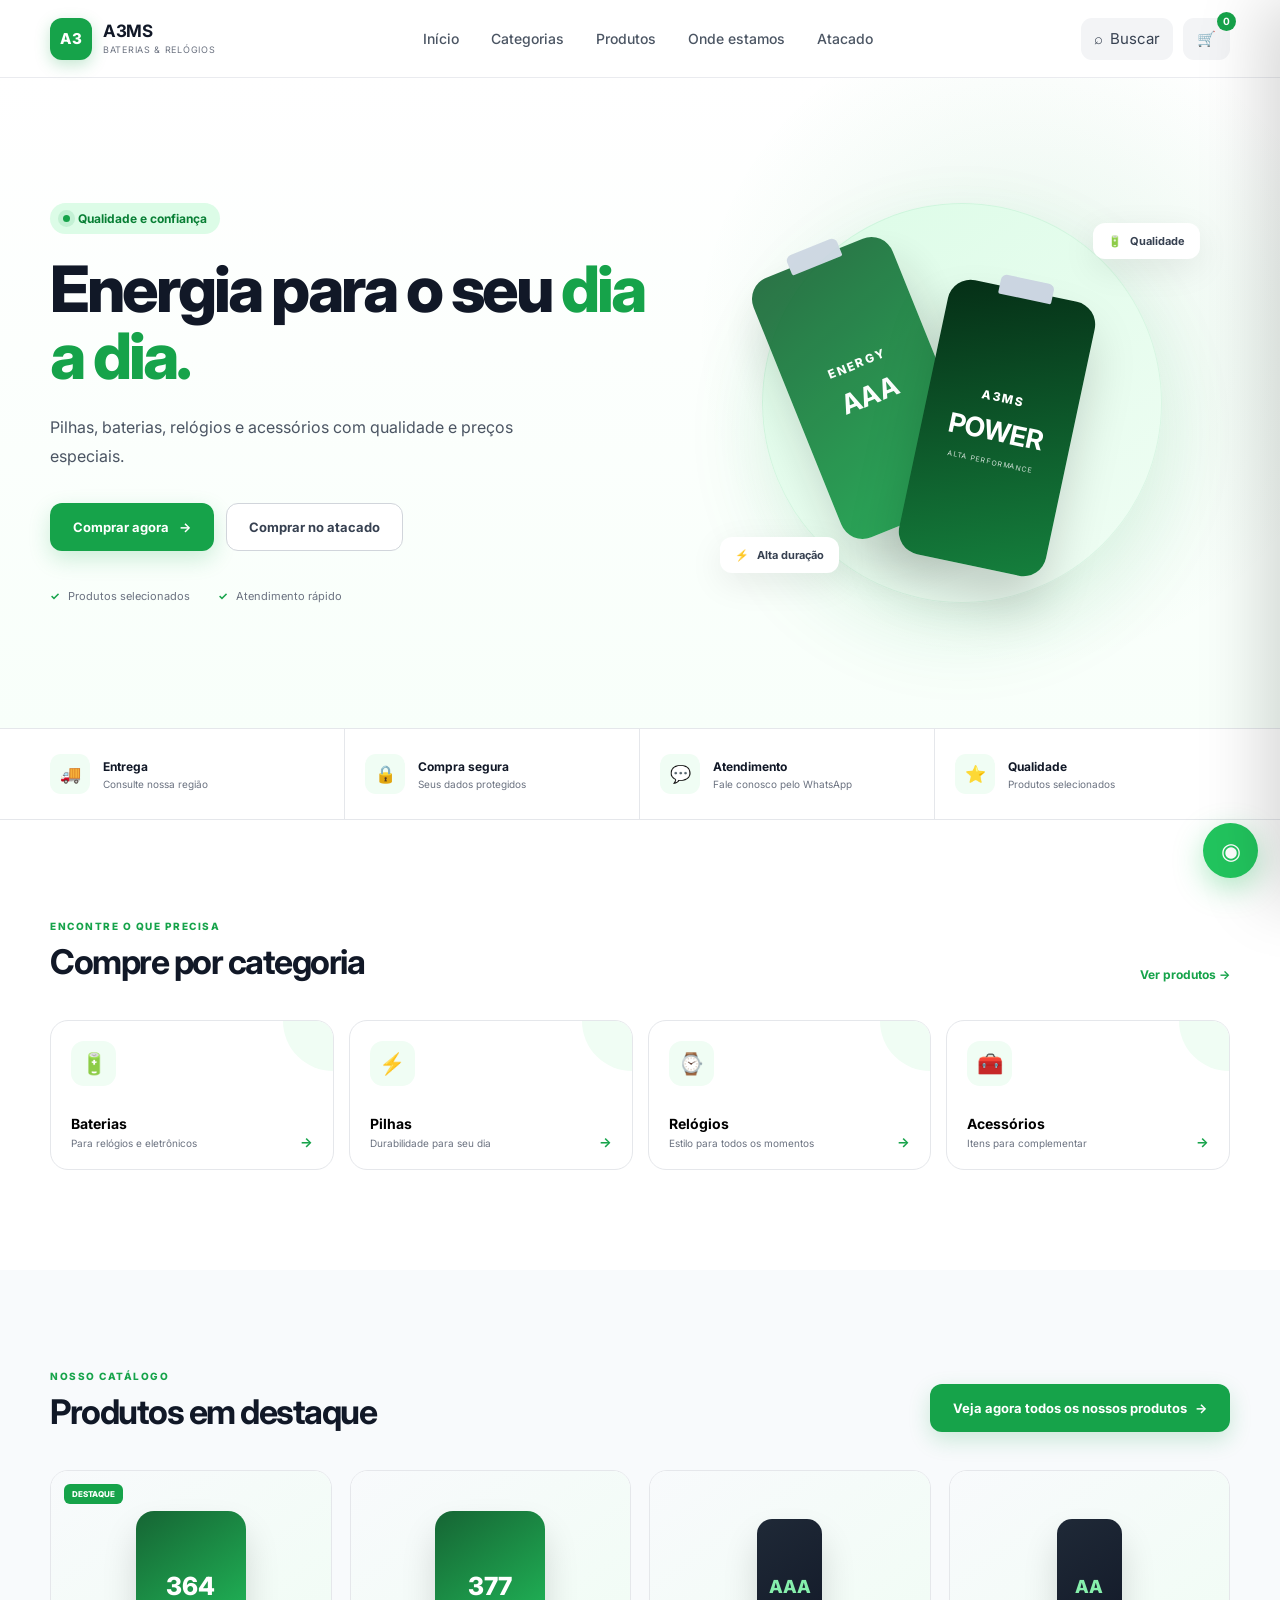
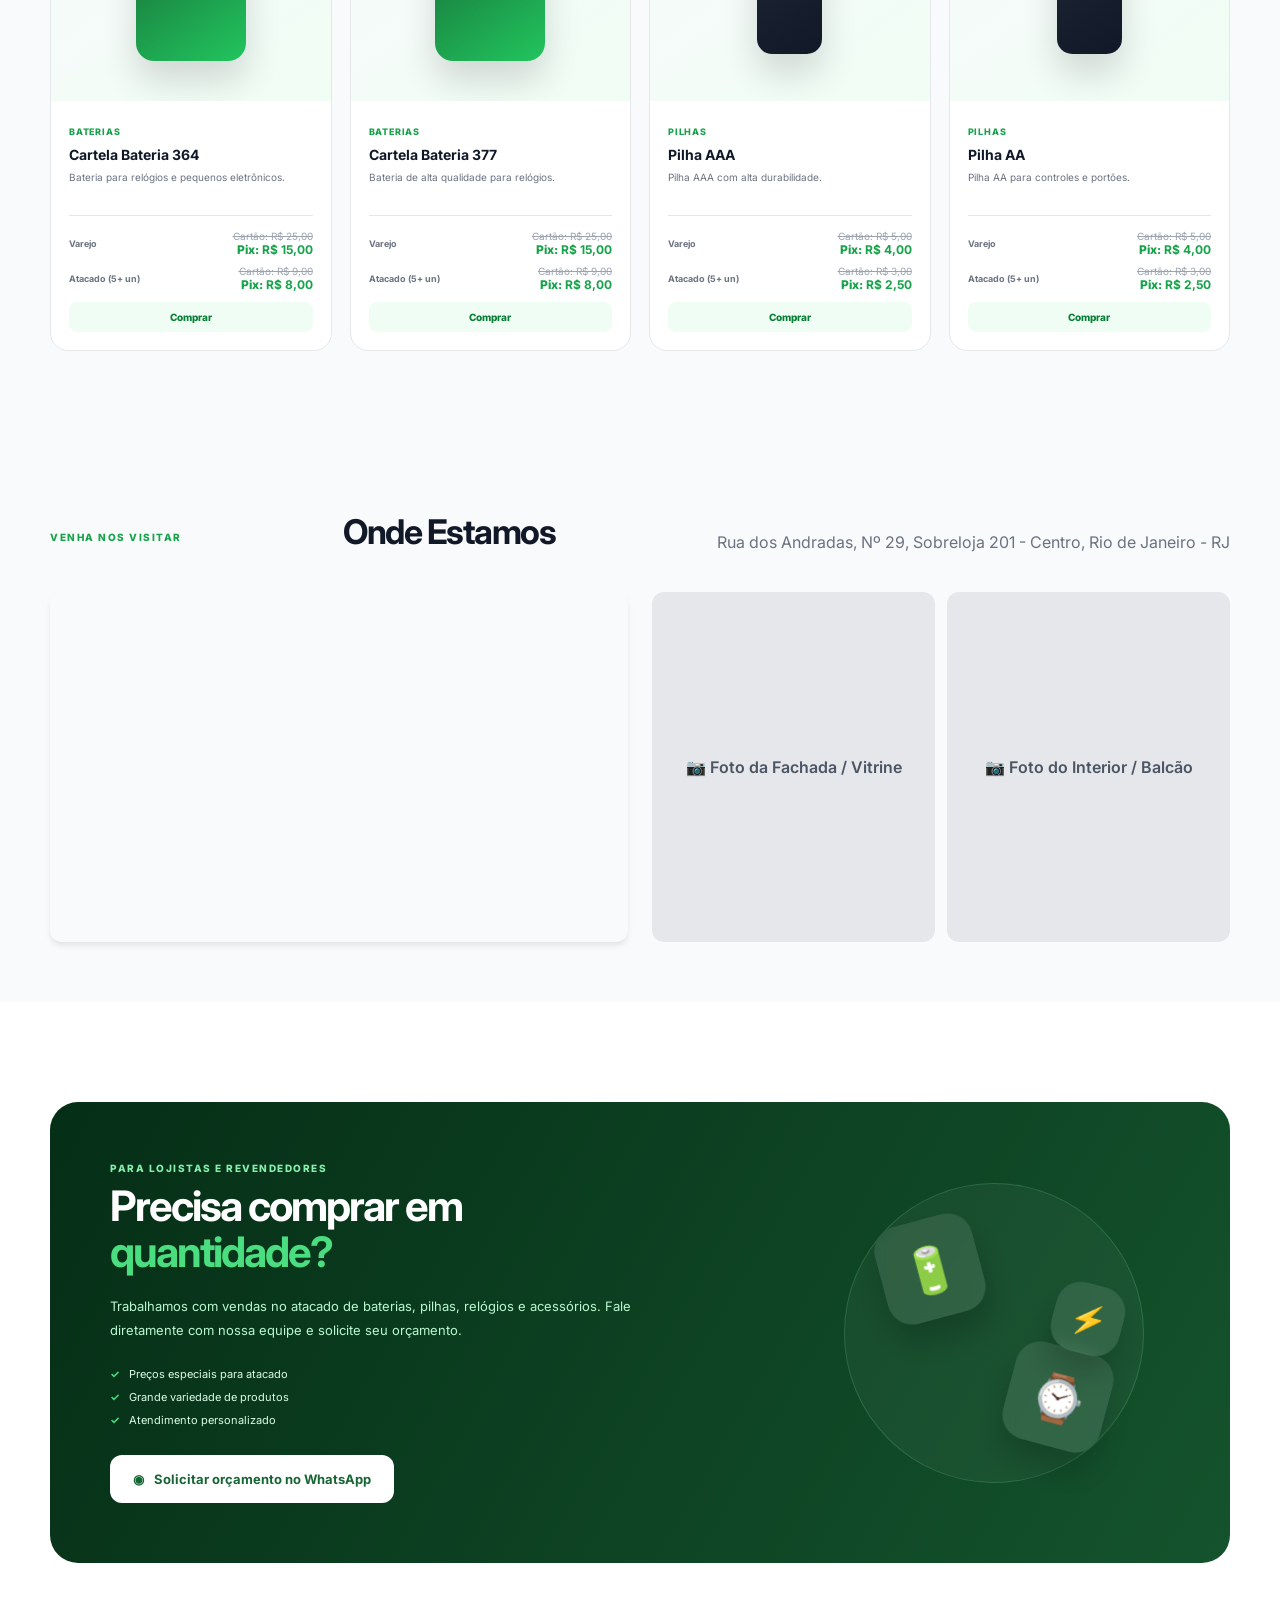
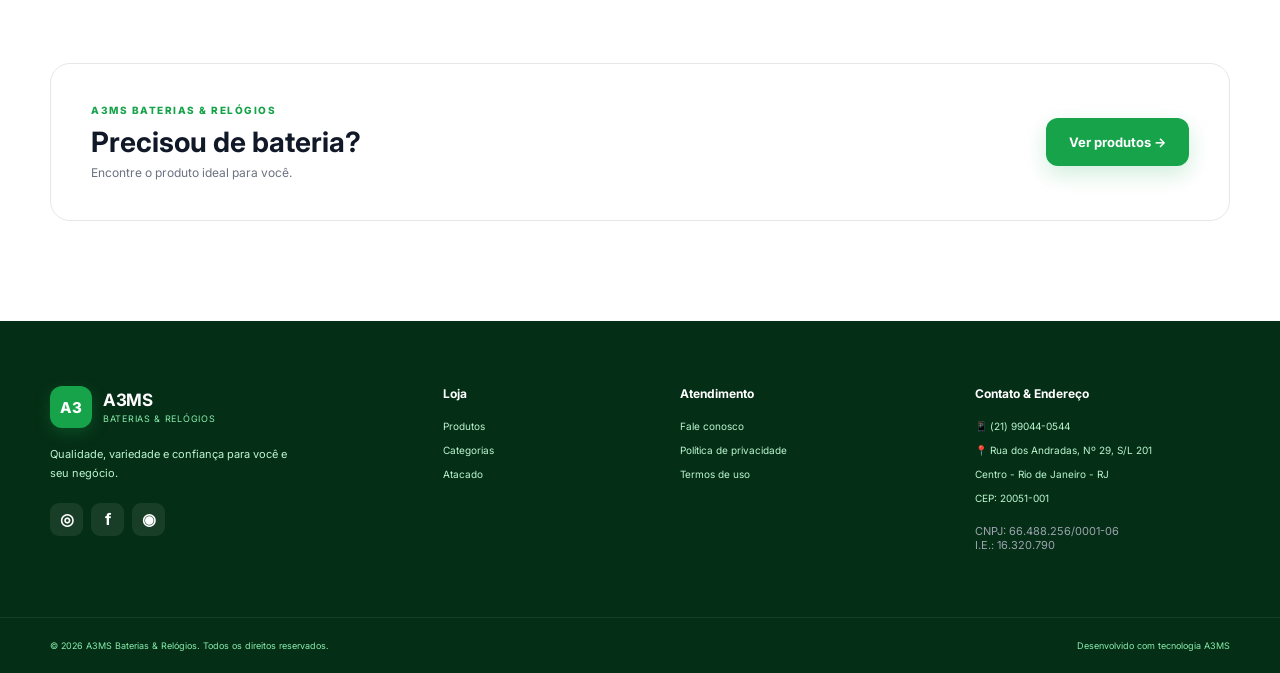
==== index.html @ 42a54cc1 "Add files via upload" ====
<!DOCTYPE html>
<html lang="pt-BR">

<head>
    <meta charset="UTF-8">
    <meta name="viewport" content="width=device-width, initial-scale=1.0">

    <meta name="description"
        content="A3MS Baterias e Relógios - Pilhas, baterias, relógios e acessórios no varejo e atacado.">
    <meta name="theme-color" content="#16a34a">

    <title>A3MS Baterias e Relógios</title>

    <link rel="preconnect" href="https://fonts.googleapis.com">
    <link rel="preconnect" href="https://fonts.gstatic.com" crossorigin>
    <link href="https://fonts.googleapis.com/css2?family=Inter:wght@400;500;600;700;800&display=swap" rel="stylesheet">

    <link rel="stylesheet" href="style.css">
</head>

<body>

    <!-- HEADER -->
    <header class="header">
        <div class="container header-content">

            <a href="#" class="logo">
                <div class="logo-icon">A3</div>
                <div>
                    <strong>A3MS</strong>
                    <span>Baterias & Relógios</span>
                </div>
            </a>

            <nav class="nav">
                <a href="#inicio">Início</a>
                <a href="#categorias">Categorias</a>
                <a href="#produtos">Produtos</a>
                <a href="#onde-estamos">Onde estamos</a>
                <a href="#atacado">Atacado</a>
            </nav>

            <div class="header-actions">

                <button class="search-button" id="openSearch">
                    <span>⌕</span>
                    <span class="search-text">Buscar</span>
                </button>

                <button class="cart-button" id="openCart">
                    🛒
                    <span class="cart-count" id="cartCount">0</span>
                </button>

                <button class="menu-button" id="menuButton">
                    ☰
                </button>

            </div>
        </div>
    </header>


    <!-- MOBILE MENU -->
    <div class="mobile-menu" id="mobileMenu">
        <a href="#inicio">Início</a>
        <a href="#categorias">Categorias</a>
        <a href="#produtos">Produtos</a>
        <a href="#onde-estamos">Onde estamos</a>
        <a href="#atacado">Atacado</a>
    </div>


    <!-- SEARCH OVERLAY -->
    <div class="search-overlay" id="searchOverlay">

        <div class="search-box">

            <button class="close-search" id="closeSearch">×</button>

            <h2>Encontre seu produto</h2>

            <div class="search-input-wrapper">
                <span>⌕</span>
                <input type="text" id="searchInput" placeholder="Digite o nome do produto..." autocomplete="off">
            </div>

            <div id="searchResults" class="search-results"></div>

        </div>

    </div>


    <main id="inicio">

        <!-- HERO -->
        <section class="hero">

            <div class="container hero-content">

                <div class="hero-text">

                    <span class="hero-badge">
                        <span class="pulse"></span>
                        Qualidade e confiança
                    </span>

                    <h1>
                        Energia para o seu
                        <span>dia a dia.</span>
                    </h1>

                    <p>
                        Pilhas, baterias, relógios e acessórios
                        com qualidade e preços especiais.
                    </p>

                    <div class="hero-buttons">

                        <a href="#produtos" class="btn btn-primary">
                            Comprar agora
                            <span>→</span>
                        </a>

                        <a href="#atacado" class="btn btn-outline">
                            Comprar no atacado
                        </a>

                    </div>

                    <div class="hero-info">

                        <div>
                            <strong>✓</strong>
                            <span>Produtos selecionados</span>
                        </div>

                        <div>
                            <strong>✓</strong>
                            <span>Atendimento rápido</span>
                        </div>

                    </div>

                </div>


                <div class="hero-visual">

                    <div class="hero-circle"></div>

                    <div class="battery-card battery-back">
                        <div class="battery-top"></div>
                        <div class="battery-body">
                            <span>ENERGY</span>
                            <strong>AAA</strong>
                        </div>
                    </div>

                    <div class="battery-card battery-front">
                        <div class="battery-top"></div>
                        <div class="battery-body">
                            <span>A3MS</span>
                            <strong>POWER</strong>
                            <small>ALTA PERFORMANCE</small>
                        </div>
                    </div>

                    <div class="floating-tag tag-one">
                        🔋
                        <span>Qualidade</span>
                    </div>

                    <div class="floating-tag tag-two">
                        ⚡
                        <span>Alta duração</span>
                    </div>

                </div>

            </div>

        </section>


        <!-- BENEFITS -->
        <section class="benefits">

            <div class="container benefits-grid">

                <div class="benefit">
                    <div class="benefit-icon">🚚</div>
                    <div>
                        <strong>Entrega</strong>
                        <span>Consulte nossa região</span>
                    </div>
                </div>

                <div class="benefit">
                    <div class="benefit-icon">🔒</div>
                    <div>
                        <strong>Compra segura</strong>
                        <span>Seus dados protegidos</span>
                    </div>
                </div>

                <div class="benefit">
                    <div class="benefit-icon">💬</div>
                    <div>
                        <strong>Atendimento</strong>
                        <span>Fale conosco pelo WhatsApp</span>
                    </div>
                </div>

                <div class="benefit">
                    <div class="benefit-icon">⭐</div>
                    <div>
                        <strong>Qualidade</strong>
                        <span>Produtos selecionados</span>
                    </div>
                </div>

            </div>

        </section>


        <!-- CATEGORIES -->
        <section class="categories section" id="categorias">

            <div class="container">

                <div class="section-heading">

                    <div>
                        <span class="section-label">ENCONTRE O QUE PRECISA</span>
                        <h2>Compre por categoria</h2>
                    </div>

                    <a href="#produtos" class="see-all">
                        Ver produtos →
                    </a>

                </div>


                <div class="categories-grid">

                    <button class="category-card" data-category="baterias">

                        <div class="category-icon battery-icon">
                            🔋
                        </div>

                        <div>
                            <h3>Baterias</h3>
                            <p>Para relógios e eletrônicos</p>
                        </div>

                        <span class="category-arrow">→</span>

                    </button>


                    <button class="category-card" data-category="pilhas">

                        <div class="category-icon">
                            ⚡
                        </div>

                        <div>
                            <h3>Pilhas</h3>
                            <p>Durabilidade para seu dia</p>
                        </div>

                        <span class="category-arrow">→</span>

                    </button>


                    <button class="category-card" data-category="relogios">

                        <div class="category-icon">
                            ⌚
                        </div>

                        <div>
                            <h3>Relógios</h3>
                            <p>Estilo para todos os momentos</p>
                        </div>

                        <span class="category-arrow">→</span>

                    </button>


                    <button class="category-card" data-category="acessorios">

                        <div class="category-icon">
                            🧰
                        </div>

                        <div>
                            <h3>Acessórios</h3>
                            <p>Itens para complementar</p>
                        </div>

                        <span class="category-arrow">→</span>

                    </button>

                </div>

            </div>

        </section>


        <!-- PRODUCTS -->
        <!-- PRODUCTS (DESTAQUES NA HOME) -->
        <section class="products section" id="produtos">
            <div class="container">

                <div class="section-heading">
                    <div>
                        <span class="section-label">NOSSO CATÁLOGO</span>
                        <h2>Produtos em destaque</h2>
                    </div>
                    <div>
                        <a href="catalogo.html" class="btn btn-primary"
                            style="display: inline-flex; align-items: center; gap: 8px; text-decoration: none;">
                            Veja agora todos os nossos produtos
                            <span>→</span>
                        </a>
                    </div>
                </div>

                <!-- GRADE DE PRODUTOS EM DESTAQUE NA HOME -->
                <div class="products-grid" id="productsGrid">

                    <!-- PRODUTO 1 -->
                    <article class="product-card" data-category="baterias" data-name="Cartela Bateria 364">
                        <div class="product-image">
                            <span class="product-tag">Destaque</span>
                            <div class="product-placeholder battery-product"><span>364</span></div>
                            <button class="quick-add" data-id="1" title="Adicionar">+</button>
                        </div>
                        <div class="product-info">
                            <span class="product-category">Baterias</span>
                            <h3>Cartela Bateria 364</h3>
                            <p class="product-description">Bateria para relógios e pequenos eletrônicos.</p>
                            <div class="product-bottom">
                                <div class="price-container">
                                    <div class="price-type">
                                        <small>Varejo</small>
                                        <div class="price-box">
                                            <span class="price-card">Cartão: R$ 25,00</span>
                                            <span class="price-pix">Pix: <strong>R$ 15,00</strong></span>
                                        </div>
                                    </div>
                                    <div class="price-type">
                                        <small>Atacado (5+ un)</small>
                                        <div class="price-box">
                                            <span class="price-card">Cartão: R$ 9,00</span>
                                            <span class="price-pix">Pix: <strong>R$ 8,00</strong></span>
                                        </div>
                                    </div>
                                </div>
                                <button class="add-cart" data-id="1">Comprar</button>
                            </div>
                        </div>
                    </article>

                    <!-- PRODUTO 2 -->
                    <article class="product-card" data-category="baterias" data-name="Cartela Bateria 377">
                        <div class="product-image">
                            <div class="product-placeholder battery-product"><span>377</span></div>
                            <button class="quick-add" data-id="2" title="Adicionar">+</button>
                        </div>
                        <div class="product-info">
                            <span class="product-category">Baterias</span>
                            <h3>Cartela Bateria 377</h3>
                            <p class="product-description">Bateria de alta qualidade para relógios.</p>
                            <div class="product-bottom">
                                <div class="price-container">
                                    <div class="price-type">
                                        <small>Varejo</small>
                                        <div class="price-box">
                                            <span class="price-card">Cartão: R$ 25,00</span>
                                            <span class="price-pix">Pix: <strong>R$ 15,00</strong></span>
                                        </div>
                                    </div>
                                    <div class="price-type">
                                        <small>Atacado (5+ un)</small>
                                        <div class="price-box">
                                            <span class="price-card">Cartão: R$ 9,00</span>
                                            <span class="price-pix">Pix: <strong>R$ 8,00</strong></span>
                                        </div>
                                    </div>
                                </div>
                                <button class="add-cart" data-id="2">Comprar</button>
                            </div>
                        </div>
                    </article>

                    <!-- PRODUTO 3 -->
                    <article class="product-card" data-category="pilhas" data-name="Pilha AAA">
                        <div class="product-image">
                            <div class="product-placeholder aa-product"><span>AAA</span></div>
                            <button class="quick-add" data-id="7" title="Adicionar">+</button>
                        </div>
                        <div class="product-info">
                            <span class="product-category">Pilhas</span>
                            <h3>Pilha AAA</h3>
                            <p class="product-description">Pilha AAA com alta durabilidade.</p>
                            <div class="product-bottom">
                                <div class="price-container">
                                    <div class="price-type">
                                        <small>Varejo</small>
                                        <div class="price-box">
                                            <span class="price-card">Cartão: R$ 5,00</span>
                                            <span class="price-pix">Pix: <strong>R$ 4,00</strong></span>
                                        </div>
                                    </div>
                                    <div class="price-type">
                                        <small>Atacado (5+ un)</small>
                                        <div class="price-box">
                                            <span class="price-card">Cartão: R$ 3,00</span>
                                            <span class="price-pix">Pix: <strong>R$ 2,50</strong></span>
                                        </div>
                                    </div>
                                </div>
                                <button class="add-cart" data-id="7">Comprar</button>
                            </div>
                        </div>
                    </article>

                    <!-- PRODUTO 4 -->
                    <article class="product-card" data-category="pilhas" data-name="Pilha AA">
                        <div class="product-image">
                            <div class="product-placeholder aa-product"><span>AA</span></div>
                            <button class="quick-add" data-id="8" title="Adicionar">+</button>
                        </div>
                        <div class="product-info">
                            <span class="product-category">Pilhas</span>
                            <h3>Pilha AA</h3>
                            <p class="product-description">Pilha AA para controles e portões.</p>
                            <div class="product-bottom">
                                <div class="price-container">
                                    <div class="price-type">
                                        <small>Varejo</small>
                                        <div class="price-box">
                                            <span class="price-card">Cartão: R$ 5,00</span>
                                            <span class="price-pix">Pix: <strong>R$ 4,00</strong></span>
                                        </div>
                                    </div>
                                    <div class="price-type">
                                        <small>Atacado (5+ un)</small>
                                        <div class="price-box">
                                            <span class="price-card">Cartão: R$ 3,00</span>
                                            <span class="price-pix">Pix: <strong>R$ 2,50</strong></span>
                                        </div>
                                    </div>
                                </div>
                                <button class="add-cart" data-id="8">Comprar</button>
                            </div>
                        </div>
                    </article>

                </div>

            </div>
        </section>

        <!-- ONDE ESTAMOS / LOCALIZAÇÃO -->
        <section class="location section" id="onde-estamos" style="background-color: #f9fafb; padding: 60px 0;">
            <div class="container">

                <div class="section-heading" style="text-align: center; margin-bottom: 40px;">
                    <span class="section-label">VENHA NOS VISITAR</span>
                    <h2>Onde Estamos</h2>
                    <p style="color: #6b7280; margin-top: 8px;">
                        Rua dos Andradas, Nº 29, Sobreloja 201 - Centro, Rio de Janeiro - RJ
                    </p>
                </div>

                <!-- Grid: Mapa do Google à esquerda e Fotos da Loja à direita -->
                <div style="display: grid; grid-template-columns: 1fr 1fr; gap: 24px; align-items: center;"
                    class="location-grid">

                    <!-- Google Maps Iframe -->
                    <div
                        style="border-radius: 12px; overflow: hidden; box-shadow: 0 4px 6px -1px rgba(0,0,0,0.1); height: 350px;">
                        <iframe
                            src="https://www.google.com/maps/embed?pb=!1m18!1m12!1m3!1d3675.246164392535!2d-43.1841864237783!3d-22.904289537783594!2m3!1f0!2f0!3f0!3m2!1i1024!2i768!4f13.1!3m3!1m2!1s0x997f79ed0609f3%3A0x3d5760273626224!2sA3MS%20BATERIAS%20E%20REL%C3%93GIOS!5e0!3m2!1spt-BR!2sbr!4v1787143854769!5m2!1spt-BR!2sbr"
                            width="600" height="450" style="border:0;" allowfullscreen="" loading="lazy"
                            referrerpolicy="strict-origin-when-cross-origin"></iframe>
                    </div>

                    <!-- Fotos da Loja (Substitua os links das imagens pelas fotos reais da sua loja) -->
                    <div style="display: grid; grid-template-columns: 1fr 1fr; gap: 12px; height: 350px;">
                        <div
                            style="background: #e5e7eb; border-radius: 12px; display: flex; align-items: center; justify-content: center; color: #4b5563; font-weight: 600; overflow: hidden; position: relative;">
                            <!-- Exemplo com placeholder, troque por <img src="sua-foto-1.jpg" style="width:100%; height:100%; object-fit:cover;"> -->
                            <div style="text-align: center; padding: 10px;">
                                <span>📷 Foto da Fachada / Vitrine</span>
                            </div>
                        </div>
                        <div
                            style="background: #e5e7eb; border-radius: 12px; display: flex; align-items: center; justify-content: center; color: #4b5563; font-weight: 600; overflow: hidden; position: relative;">
                            <div style="text-align: center; padding: 10px;">
                                <span>📷 Foto do Interior / Balcão</span>
                            </div>
                        </div>
                    </div>

                </div>

            </div>
        </section>


        <!-- WHOLESALE -->
        <section class="wholesale section" id="atacado">

            <div class="container">

                <div class="wholesale-box">

                    <div class="wholesale-content">

                        <span class="section-label light">
                            PARA LOJISTAS E REVENDEDORES
                        </span>

                        <h2>
                            Precisa comprar em
                            <span>quantidade?</span>
                        </h2>

                        <p>
                            Trabalhamos com vendas no atacado de baterias,
                            pilhas, relógios e acessórios. Fale diretamente
                            com nossa equipe e solicite seu orçamento.
                        </p>

                        <div class="wholesale-features">

                            <div>
                                <strong>✓</strong>
                                Preços especiais para atacado
                            </div>

                            <div>
                                <strong>✓</strong>
                                Grande variedade de produtos
                            </div>

                            <div>
                                <strong>✓</strong>
                                Atendimento personalizado
                            </div>

                        </div>

                        <a href="https://wa.me/5521990440544?text=Olá!%20Gostaria%20de%20fazer%20um%20orçamento%20no%20atacado."
                            target="_blank" class="btn whatsapp-btn">
                            <span>◉</span>
                            Solicitar orçamento no WhatsApp
                        </a>

                    </div>


                    <div class="wholesale-visual">

                        <div class="wholesale-circle">

                            <div class="mini-battery">🔋</div>
                            <div class="mini-watch">⌚</div>
                            <div class="mini-battery two">⚡</div>

                        </div>

                    </div>

                </div>

            </div>

        </section>


        <!-- CTA -->
        <section class="cta section">

            <div class="container">

                <div class="cta-box">

                    <div>
                        <span class="section-label">A3MS BATERIAS & RELÓGIOS</span>
                        <h2>Precisou de bateria?</h2>
                        <p>
                            Encontre o produto ideal para você.
                        </p>
                    </div>

                    <a href="#produtos" class="btn btn-primary">
                        Ver produtos →
                    </a>

                </div>

            </div>

        </section>

        </section>

    </main>


    <!-- FOOTER -->
    <footer class="footer">

        <div class="container footer-grid">

            <div class="footer-brand">

                <a href="#" class="logo footer-logo">

                    <div class="logo-icon">A3</div>

                    <div>
                        <strong>A3MS</strong>
                        <span>Baterias & Relógios</span>
                    </div>

                </a>

                <p>
                    Qualidade, variedade e confiança
                    para você e seu negócio.
                </p>

                <div class="socials">
                    <a href="https://instagram.com/A3MSBATERIAS_RELOGIOS" target="_blank" aria-label="Instagram">◎</a>
                    <a href="#" aria-label="Facebook">f</a>
                    <a href="https://wa.me/5521990440544" target="_blank" aria-label="WhatsApp">◉</a>
                </div>

            </div>


            <div class="footer-column">

                <h3>Loja</h3>

                <a href="#produtos">Produtos</a>
                <a href="#categorias">Categorias</a>
                <a href="#atacado">Atacado</a>

            </div>


            <div class="footer-column">

                <h3>Atendimento</h3>

                <a href="https://wa.me/5521990440544" target="_blank">Fale conosco</a>
                <a href="#">Política de privacidade</a>
                <a href="#">Termos de uso</a>

            </div>


            <div class="footer-column">

                <h3>Contato & Endereço</h3>

                <span>📱 (21) 99044-0544</span>
                <span>📍 Rua dos Andradas, Nº 29, S/L 201</span>
                <span>Centro - Rio de Janeiro - RJ</span>
                <span>CEP: 20051-001</span>
                <small style="display: block; margin-top: 8px; color: #9ca3af; font-size: 11px;">
                    CNPJ: 66.488.256/0001-06<br>
                    I.E.: 16.320.790
                </small>

            </div>

        </div>


        <div class="footer-bottom">

            <div class="container">

                <p>
                    © 2026 A3MS Baterias & Relógios. Todos os direitos reservados.
                </p>

                <p>
                    Desenvolvido com tecnologia A3MS
                </p>

            </div>

        </div>

    </footer>


    <!-- CART SIDEBAR -->
    <div class="cart-overlay" id="cartOverlay"></div>

    <aside class="cart-sidebar" id="cartSidebar">

        <div class="cart-header">

            <div>
                <span class="section-label">SEU PEDIDO</span>
                <h2>Carrinho</h2>
            </div>

            <button id="closeCart" class="close-cart">
                ×
            </button>

        </div>


        <div class="cart-items" id="cartItems">

            <div class="empty-cart">

                <div class="empty-cart-icon">
                    🛒
                </div>

                <h3>Seu carrinho está vazio</h3>

                <p>
                    Adicione produtos para começar sua compra.
                </p>

                <button class="btn btn-primary" id="continueShopping">
                    Continuar comprando
                </button>

            </div>

        </div>


        <div class="cart-footer">

            <!-- SELEÇÃO DE PAGAMENTO -->
            <div id="paymentSelectionContainer" style="margin-bottom: 12px; display: none;">
                <p style="font-size: 12px; font-weight: 600; margin-bottom: 6px; color: #374151;">Forma de pagamento:
                </p>
                <div style="display: flex; gap: 8px;">
                    <button type="button" id="payPixBtn" onclick="setPaymentMethod('pix')"
                        style="flex: 1; padding: 8px; font-size: 12px; font-weight: 600; border: 1px solid #d1d5db; border-radius: 6px; background: #f3f4f6; color: #374151; cursor: pointer; transition: 0.2s;">
                        Pix / Dinheiro
                    </button>
                    <button type="button" id="payCardBtn" onclick="setPaymentMethod('cartao')"
                        style="flex: 1; padding: 8px; font-size: 12px; font-weight: 600; border: 1px solid #d1d5db; border-radius: 6px; background: #f3f4f6; color: #374151; cursor: pointer; transition: 0.2s;">
                        Cartão
                    </button>
                </div>
            </div>

            <div class="cart-total">

                <span>Total</span>

                <strong id="cartTotal">
                    R$ 0,00
                </strong>

            </div>

            <button class="checkout-btn" id="checkoutButton">
                Finalizar no WhatsApp
            </button>

            <small>
                O pedido será enviado para confirmação.
            </small>

        </div>

    </aside>


    <!-- WHATSAPP FLOAT -->
    <a href="https://wa.me/5521990440544" target="_blank" class="whatsapp-float" aria-label="Falar no WhatsApp">
        <span>◉</span>
    </a>


    <!-- TOAST -->
    <div class="toast" id="toast">
        <span>✓</span>
        <p>Produto adicionado ao carrinho!</p>
    </div>


    <script src="script.js"></script>

</body>

</html>
---- style.css ----
:root {
    --green: #16a34a;
    --green-dark: #087f35;
    --green-light: #dcfce7;
    --green-soft: #f0fdf4;

    --black: #111827;
    --gray-900: #1f2937;
    --gray-700: #374151;
    --gray-600: #4b5563;
    --gray-500: #6b7280;
    --gray-400: #9ca3af;
    --gray-300: #d1d5db;
    --gray-200: #e5e7eb;
    --gray-100: #f3f4f6;

    --white: #ffffff;

    --shadow-sm: 0 2px 10px rgba(0, 0, 0, 0.05);
    --shadow: 0 10px 35px rgba(0, 0, 0, 0.08);
    --shadow-lg: 0 20px 60px rgba(0, 0, 0, 0.13);

    --radius: 18px;
    --transition: 0.25s ease;
}

* {
    margin: 0;
    padding: 0;
    box-sizing: border-box;
}

html {
    scroll-behavior: smooth;
}

body {
    font-family: "Inter", sans-serif;
    background: var(--white);
    color: var(--black);
    overflow-x: hidden;
}

button,
input {
    font-family: inherit;
}

button {
    cursor: pointer;
}

a {
    text-decoration: none;
    color: inherit;
}

.container {
    width: min(1180px, calc(100% - 40px));
    margin: 0 auto;
}

.section {
    padding: 100px 0;
}


/* =========================
   HEADER
========================= */

.header {
    position: sticky;
    top: 0;
    z-index: 1000;
    height: 78px;
    background: rgba(255, 255, 255, 0.95);
    backdrop-filter: blur(15px);
    border-bottom: 1px solid rgba(229, 231, 235, 0.8);
}

.header-content {
    height: 100%;
    display: flex;
    align-items: center;
    justify-content: space-between;
    gap: 30px;
}

.logo {
    display: flex;
    align-items: center;
    gap: 11px;
    flex-shrink: 0;
}

.logo-icon {
    width: 42px;
    height: 42px;
    border-radius: 12px;
    background: var(--green);
    color: white;
    display: flex;
    justify-content: center;
    align-items: center;
    font-weight: 800;
    font-size: 15px;
    box-shadow: 0 5px 15px rgba(22, 163, 74, 0.25);
}

.logo div:last-child {
    display: flex;
    flex-direction: column;
}

.logo strong {
    font-size: 17px;
    line-height: 1.1;
    letter-spacing: -0.4px;
}

.logo span {
    font-size: 9px;
    color: var(--gray-500);
    text-transform: uppercase;
    letter-spacing: 0.7px;
    margin-top: 3px;
}

.nav {
    display: flex;
    align-items: center;
    gap: 32px;
}

.nav a {
    color: var(--gray-600);
    font-size: 14px;
    font-weight: 500;
    transition: var(--transition);
}

.nav a:hover {
    color: var(--green);
}

.header-actions {
    display: flex;
    align-items: center;
    gap: 10px;
}

.search-button,
.cart-button {
    border: 0;
    background: var(--gray-100);
    color: var(--gray-700);
    height: 42px;
    border-radius: 11px;
    padding: 0 13px;
    display: flex;
    align-items: center;
    gap: 7px;
    font-size: 15px;
    transition: var(--transition);
}

.search-button:hover,
.cart-button:hover {
    background: var(--green-light);
    color: var(--green-dark);
}

.cart-button {
    position: relative;
    padding: 0 14px;
}

.cart-count {
    position: absolute;
    top: -6px;
    right: -6px;
    min-width: 19px;
    height: 19px;
    border-radius: 50%;
    background: var(--green);
    color: white;
    display: flex;
    justify-content: center;
    align-items: center;
    font-size: 10px;
    font-weight: 700;
}

.menu-button {
    display: none;
    width: 42px;
    height: 42px;
    border: 0;
    border-radius: 11px;
    background: var(--gray-100);
    font-size: 20px;
}


/* =========================
   MOBILE MENU
========================= */

.mobile-menu {
    display: none;
    position: fixed;
    top: 78px;
    left: 0;
    width: 100%;
    z-index: 999;
    background: white;
    border-bottom: 1px solid var(--gray-200);
    padding: 20px;
    box-shadow: var(--shadow);
}

.mobile-menu.active {
    display: flex;
    flex-direction: column;
}

.mobile-menu a {
    padding: 14px;
    border-radius: 10px;
    font-weight: 600;
}

.mobile-menu a:hover {
    background: var(--green-soft);
    color: var(--green);
}


/* =========================
   HERO
========================= */

.hero {
    min-height: 650px;
    background:
        radial-gradient(circle at 80% 40%, rgba(22, 163, 74, 0.10), transparent 30%),
        linear-gradient(180deg, #ffffff 0%, #f8fffa 100%);
    display: flex;
    align-items: center;
    overflow: hidden;
}

.hero-content {
    display: grid;
    grid-template-columns: 1fr 0.9fr;
    align-items: center;
    gap: 50px;
}

.hero-text {
    padding: 70px 0;
}

.hero-badge {
    display: inline-flex;
    align-items: center;
    gap: 8px;
    background: var(--green-light);
    color: var(--green-dark);
    padding: 8px 13px;
    border-radius: 50px;
    font-size: 12px;
    font-weight: 700;
    margin-bottom: 22px;
}

.pulse {
    width: 7px;
    height: 7px;
    background: var(--green);
    border-radius: 50%;
    box-shadow: 0 0 0 5px rgba(22, 163, 74, 0.12);
}

.hero h1 {
    max-width: 650px;
    font-size: clamp(44px, 5vw, 68px);
    line-height: 1.04;
    letter-spacing: -3px;
    font-weight: 800;
}

.hero h1 span {
    color: var(--green);
}

.hero p {
    max-width: 540px;
    margin-top: 24px;
    color: var(--gray-600);
    line-height: 1.8;
    font-size: 16px;
}

.hero-buttons {
    display: flex;
    align-items: center;
    gap: 12px;
    margin-top: 32px;
}

.btn {
    display: inline-flex;
    align-items: center;
    justify-content: center;
    gap: 10px;
    min-height: 48px;
    padding: 0 22px;
    border-radius: 12px;
    border: 1px solid transparent;
    font-size: 13px;
    font-weight: 700;
    transition: var(--transition);
}

.btn-primary {
    color: white;
    background: var(--green);
    box-shadow: 0 8px 22px rgba(22, 163, 74, 0.20);
}

.btn-primary:hover {
    background: var(--green-dark);
    transform: translateY(-2px);
    box-shadow: 0 12px 28px rgba(22, 163, 74, 0.28);
}

.btn-outline {
    color: var(--gray-700);
    border-color: var(--gray-300);
    background: white;
}

.btn-outline:hover {
    color: var(--green);
    border-color: var(--green);
}

.hero-info {
    display: flex;
    gap: 28px;
    margin-top: 38px;
}

.hero-info div {
    display: flex;
    align-items: center;
    gap: 8px;
    color: var(--gray-500);
    font-size: 11px;
}

.hero-info strong {
    color: var(--green);
}


/* HERO VISUAL */

.hero-visual {
    height: 500px;
    position: relative;
    display: flex;
    align-items: center;
    justify-content: center;
}

.hero-circle {
    position: absolute;
    width: 400px;
    height: 400px;
    border-radius: 50%;
    background: linear-gradient(145deg, #dcfce7, #f0fdf4);
    box-shadow:
        inset 0 0 0 1px rgba(22, 163, 74, 0.08),
        0 30px 80px rgba(22, 163, 74, 0.12);
}

.battery-card {
    position: absolute;
    width: 150px;
    height: 280px;
    border-radius: 23px;
    transform: rotate(-12deg);
    box-shadow: 0 30px 50px rgba(0, 0, 0, 0.18);
}

.battery-top {
    width: 54px;
    height: 20px;
    position: absolute;
    top: -12px;
    left: 50%;
    transform: translateX(-50%);
    border-radius: 6px 6px 2px 2px;
    background: #cbd5e1;
}

.battery-body {
    height: 100%;
    border-radius: 23px;
    padding: 50px 18px;
    display: flex;
    flex-direction: column;
    justify-content: center;
    text-align: center;
    background: linear-gradient(160deg, #166534, #16a34a);
    color: white;
}

.battery-body span {
    font-size: 12px;
    font-weight: 800;
    letter-spacing: 2px;
}

.battery-body strong {
    font-size: 27px;
    margin: 10px 0;
}

.battery-body small {
    font-size: 7px;
    opacity: 0.8;
    letter-spacing: 1px;
}

.battery-back {
    margin-left: -190px;
    margin-top: -30px;
    transform: rotate(-22deg);
    opacity: 0.9;
}

.battery-front {
    z-index: 3;
    margin-left: 70px;
    margin-top: 50px;
    transform: rotate(12deg);
}

.battery-front .battery-body {
    background: linear-gradient(160deg, #052e16, #15803d);
}

.floating-tag {
    position: absolute;
    z-index: 5;
    background: white;
    padding: 11px 15px;
    border-radius: 12px;
    box-shadow: var(--shadow);
    display: flex;
    align-items: center;
    gap: 8px;
    font-size: 11px;
    font-weight: 700;
    color: var(--gray-700);
    animation: float 4s ease-in-out infinite;
}

.tag-one {
    top: 70px;
    right: 30px;
}

.tag-two {
    bottom: 80px;
    left: 25px;
    animation-delay: 1s;
}

@keyframes float {
    0%, 100% {
        transform: translateY(0);
    }

    50% {
        transform: translateY(-10px);
    }
}


/* =========================
   BENEFITS
========================= */

.benefits {
    border-top: 1px solid var(--gray-200);
    border-bottom: 1px solid var(--gray-200);
    background: white;
}

.benefits-grid {
    display: grid;
    grid-template-columns: repeat(4, 1fr);
}

.benefit {
    display: flex;
    align-items: center;
    gap: 13px;
    padding: 25px 20px;
    border-right: 1px solid var(--gray-200);
}

.benefit:first-child {
    padding-left: 0;
}

.benefit:last-child {
    border-right: 0;
}

.benefit-icon {
    width: 40px;
    height: 40px;
    flex-shrink: 0;
    background: var(--green-soft);
    border-radius: 11px;
    display: flex;
    justify-content: center;
    align-items: center;
    font-size: 17px;
}

.benefit div:last-child {
    display: flex;
    flex-direction: column;
    gap: 4px;
}

.benefit strong {
    font-size: 12px;
}

.benefit span {
    font-size: 10px;
    color: var(--gray-500);
}


/* =========================
   SECTION HEADING
========================= */

.section-heading {
    display: flex;
    align-items: flex-end;
    justify-content: space-between;
    gap: 30px;
    margin-bottom: 38px;
}

.section-label {
    color: var(--green);
    font-size: 10px;
    font-weight: 800;
    letter-spacing: 1.5px;
    display: block;
    margin-bottom: 9px;
}

.section-label.light {
    color: #86efac;
}

.section-heading h2 {
    font-size: 34px;
    letter-spacing: -1.5px;
}

.see-all {
    color: var(--green);
    font-size: 12px;
    font-weight: 700;
}


/* =========================
   CATEGORIES
========================= */

.categories {
    background: white;
}

.categories-grid {
    display: grid;
    grid-template-columns: repeat(4, 1fr);
    gap: 15px;
}

.category-card {
    position: relative;
    text-align: left;
    min-height: 150px;
    border: 1px solid var(--gray-200);
    border-radius: var(--radius);
    background: white;
    padding: 20px;
    display: flex;
    flex-direction: column;
    justify-content: space-between;
    transition: var(--transition);
    overflow: hidden;
}

.category-card::after {
    content: "";
    position: absolute;
    width: 100px;
    height: 100px;
    border-radius: 50%;
    right: -50px;
    top: -50px;
    background: var(--green-soft);
    transition: var(--transition);
}

.category-card:hover {
    border-color: rgba(22, 163, 74, 0.35);
    transform: translateY(-5px);
    box-shadow: var(--shadow);
}

.category-card:hover::after {
    transform: scale(2);
}

.category-icon {
    position: relative;
    z-index: 2;
    width: 45px;
    height: 45px;
    border-radius: 13px;
    background: var(--green-soft);
    display: flex;
    justify-content: center;
    align-items: center;
    font-size: 21px;
    margin-bottom: 15px;
}

.category-card h3 {
    position: relative;
    z-index: 2;
    font-size: 14px;
    margin-bottom: 5px;
}

.category-card p {
    position: relative;
    z-index: 2;
    color: var(--gray-500);
    font-size: 10px;
}

.category-arrow {
    position: absolute;
    right: 20px;
    bottom: 19px;
    z-index: 3;
    color: var(--green);
    font-weight: 700;
}


/* =========================
   PRODUCTS
========================= */

.products {
    background: #f8fafc;
}

.product-filters {
    display: flex;
    gap: 5px;
    flex-wrap: wrap;
}

.filter {
    border: 0;
    background: white;
    color: var(--gray-500);
    padding: 8px 12px;
    border-radius: 8px;
    font-size: 10px;
    font-weight: 600;
    transition: var(--transition);
}

.filter:hover,
.filter.active {
    background: var(--green);
    color: white;
}

.products-grid {
    display: grid;
    grid-template-columns: repeat(4, 1fr);
    gap: 18px;
}

.product-card {
    background: white;
    border: 1px solid var(--gray-200);
    border-radius: var(--radius);
    overflow: hidden;
    transition: var(--transition);
}

.product-card:hover {
    transform: translateY(-5px);
    box-shadow: var(--shadow);
    border-color: rgba(22, 163, 74, 0.18);
}

.product-card.hidden {
    display: none;
}

.product-image {
    height: 230px;
    position: relative;
    background: linear-gradient(145deg, #f8fafc, #f0fdf4);
    display: flex;
    justify-content: center;
    align-items: center;
    overflow: hidden;
}

.product-tag {
    position: absolute;
    top: 13px;
    left: 13px;
    background: var(--green);
    color: white;
    padding: 5px 8px;
    border-radius: 6px;
    font-size: 8px;
    font-weight: 800;
    text-transform: uppercase;
    z-index: 3;
}

.product-placeholder {
    width: 110px;
    height: 150px;
    border-radius: 18px;
    display: flex;
    align-items: center;
    justify-content: center;
    font-weight: 800;
    box-shadow: 0 20px 35px rgba(0, 0, 0, 0.14);
    transition: var(--transition);
}

.product-card:hover .product-placeholder {
    transform: scale(1.06) rotate(-2deg);
}

.battery-product {
    background: linear-gradient(145deg, #166534, #22c55e);
    color: white;
}

.battery-product span {
    font-size: 25px;
}

.aa-product {
    width: 65px;
    height: 135px;
    border-radius: 15px;
    background: linear-gradient(145deg, #1f2937, #111827);
    color: #86efac;
}

.aa-product span {
    font-size: 18px;
}

.watch-product {
    width: 120px;
    height: 150px;
    border-radius: 45%;
    background: linear-gradient(145deg, #d1d5db, #6b7280);
    color: white;
    font-size: 50px;
}

.strap-product {
    width: 75px;
    height: 170px;
    border-radius: 25px;
    background: linear-gradient(90deg, #111827, #374151, #111827);
    color: white;
    font-size: 28px;
}

.box-product {
    width: 145px;
    height: 105px;
    border-radius: 15px;
    background: linear-gradient(145deg, #064e3b, #10b981);
    color: white;
    font-size: 38px;
}

.quick-add {
    position: absolute;
    right: 13px;
    bottom: 13px;
    width: 34px;
    height: 34px;
    border: 0;
    border-radius: 50%;
    background: white;
    color: var(--green);
    box-shadow: var(--shadow);
    font-size: 21px;
    line-height: 1;
    transition: var(--transition);
    opacity: 0;
    transform: translateY(5px);
}

.product-card:hover .quick-add {
    opacity: 1;
    transform: translateY(0);
}

.quick-add:hover {
    background: var(--green);
    color: white;
}

.product-info {
    padding: 18px;
}

.product-category {
    color: var(--green);
    font-size: 9px;
    font-weight: 800;
    text-transform: uppercase;
    letter-spacing: 0.8px;
}

.product-info h3 {
    font-size: 14px;
    margin-top: 7px;
}

.product-description {
    color: var(--gray-500);
    font-size: 10px;
    line-height: 1.5;
    margin-top: 7px;
    min-height: 30px;
}

/* Ajuste do container de preços */
.product-bottom {
    border-top: 1px solid var(--gray-200);
    margin-top: 15px;
    padding-top: 14px;
    display: flex;
    flex-direction: column;
    gap: 10px;
}

.price-container {
    display: flex;
    flex-direction: column;
    gap: 8px;
}

.price-type {
    display: flex;
    justify-content: space-between;
    align-items: center;
}

.price-type small {
    color: var(--gray-500);
    font-size: 9px;
    font-weight: 700;
}

.price-box {
    text-align: right;
}

/* Estilo Cartão (Riscado) */
.price-card {
    display: block;
    color: var(--gray-400);
    font-size: 10px;
    text-decoration: line-through;
}

/* Estilo Pix (Destacado) */
.price-pix {
    display: block;
    color: var(--green);
    font-size: 12px;
    font-weight: 800;
}

.price {
    display: flex;
    flex-direction: column;
}

.price small {
    color: var(--gray-400);
    font-size: 8px;
}

.price strong {
    color: var(--black);
    font-size: 17px;
    margin-top: 3px;
}

.add-cart {
    border: 0;
    background: var(--green-soft);
    color: var(--green-dark);
    padding: 9px 12px;
    border-radius: 8px;
    font-size: 10px;
    font-weight: 800;
    transition: var(--transition);
}

.add-cart:hover {
    background: var(--green);
    color: white;
}


/* =========================
   WHOLESALE
========================= */

.wholesale {
    background: white;
}

.wholesale-box {
    min-height: 420px;
    border-radius: 28px;
    overflow: hidden;
    background: linear-gradient(120deg, #052e16, #14532d);
    color: white;
    display: grid;
    grid-template-columns: 1.2fr 0.8fr;
    position: relative;
}

.wholesale-content {
    padding: 60px;
    position: relative;
    z-index: 2;
}

.wholesale-content h2 {
    font-size: 42px;
    line-height: 1.1;
    letter-spacing: -2px;
    max-width: 550px;
}

.wholesale-content h2 span {
    color: #4ade80;
}

.wholesale-content p {
    max-width: 570px;
    color: #bbf7d0;
    line-height: 1.8;
    font-size: 13px;
    margin-top: 20px;
}

.wholesale-features {
    display: flex;
    flex-direction: column;
    gap: 9px;
    margin-top: 25px;
}

.wholesale-features div {
    color: #dcfce7;
    font-size: 11px;
}

.wholesale-features strong {
    color: #4ade80;
    margin-right: 6px;
}

.whatsapp-btn {
    background: white;
    color: #166534;
    margin-top: 28px;
}

.whatsapp-btn:hover {
    background: #dcfce7;
    transform: translateY(-2px);
}

.wholesale-visual {
    position: relative;
    display: flex;
    align-items: center;
    justify-content: center;
}

.wholesale-circle {
    width: 300px;
    height: 300px;
    border-radius: 50%;
    border: 1px solid rgba(134, 239, 172, 0.18);
    background: rgba(255, 255, 255, 0.04);
    position: relative;
}

.mini-battery,
.mini-watch {
    position: absolute;
    width: 100px;
    height: 100px;
    border-radius: 25px;
    display: flex;
    justify-content: center;
    align-items: center;
    background: rgba(255, 255, 255, 0.1);
    backdrop-filter: blur(8px);
    font-size: 45px;
    box-shadow: 0 20px 30px rgba(0, 0, 0, 0.18);
}

.mini-battery {
    top: 35px;
    left: 35px;
    transform: rotate(-15deg);
}

.mini-watch {
    bottom: 35px;
    right: 35px;
    transform: rotate(15deg);
}

.mini-battery.two {
    top: 100px;
    right: 20px;
    left: auto;
    transform: rotate(15deg);
    width: 70px;
    height: 70px;
    font-size: 30px;
}


/* =========================
   CTA
========================= */

.cta {
    padding-top: 0;
}

.cta-box {
    border: 1px solid var(--gray-200);
    border-radius: 20px;
    padding: 40px;
    display: flex;
    align-items: center;
    justify-content: space-between;
    gap: 30px;
}

.cta-box h2 {
    font-size: 28px;
    margin-bottom: 6px;
}

.cta-box p {
    color: var(--gray-500);
    font-size: 12px;
}


/* =========================
   FOOTER
========================= */

.footer {
    background: #052e16;
    color: white;
}

.footer-grid {
    padding: 65px 0;
    display: grid;
    grid-template-columns: 1.8fr 1fr 1.3fr 1.3fr;
    gap: 40px;
}

.footer-logo {
    color: white;
}

.footer-logo span {
    color: #86efac;
}

.footer-brand p {
    color: #bbf7d0;
    font-size: 11px;
    line-height: 1.7;
    max-width: 250px;
    margin-top: 17px;
}

.socials {
    display: flex;
    gap: 8px;
    margin-top: 20px;
}

.socials a {
    width: 33px;
    height: 33px;
    display: flex;
    justify-content: center;
    align-items: center;
    background: rgba(255, 255, 255, 0.08);
    border-radius: 9px;
    font-weight: 700;
    transition: var(--transition);
}

.socials a:hover {
    background: var(--green);
}

.footer-column {
    display: flex;
    flex-direction: column;
    gap: 12px;
}

.footer-column h3 {
    font-size: 12px;
    margin-bottom: 7px;
}

.footer-column a,
.footer-column span {
    color: #bbf7d0;
    font-size: 10px;
}

.footer-column a:hover {
    color: white;
}

.footer-bottom {
    border-top: 1px solid rgba(255, 255, 255, 0.08);
}

.footer-bottom .container {
    min-height: 55px;
    display: flex;
    align-items: center;
    justify-content: space-between;
    gap: 20px;
}

.footer-bottom p {
    color: #86efac;
    font-size: 9px;
}


/* =========================
   CART
========================= */

.cart-overlay {
    position: fixed;
    inset: 0;
    background: rgba(0, 0, 0, 0.4);
    z-index: 1998;
    opacity: 0;
    visibility: hidden;
    transition: var(--transition);
}

.cart-overlay.active {
    opacity: 1;
    visibility: visible;
}

.cart-sidebar {
    position: fixed;
    z-index: 1999;
    top: 0;
    right: 0;
    height: 100vh;
    width: min(420px, 100%);
    background: white;
    transform: translateX(100%);
    transition: transform 0.35s ease;
    display: flex;
    flex-direction: column;
    box-shadow: -20px 0 60px rgba(0, 0, 0, 0.15);
}

.cart-sidebar.active {
    transform: translateX(0);
}

.cart-header {
    padding: 25px;
    border-bottom: 1px solid var(--gray-200);
    display: flex;
    align-items: center;
    justify-content: space-between;
}

.cart-header h2 {
    font-size: 24px;
}

.close-cart {
    width: 38px;
    height: 38px;
    border: 0;
    background: var(--gray-100);
    border-radius: 10px;
    font-size: 25px;
    color: var(--gray-600);
}

.cart-items {
    flex: 1;
    overflow-y: auto;
    padding: 20px;
}

.empty-cart {
    height: 100%;
    display: flex;
    align-items: center;
    justify-content: center;
    flex-direction: column;
    text-align: center;
    padding: 30px;
}

.empty-cart-icon {
    width: 70px;
    height: 70px;
    border-radius: 50%;
    background: var(--green-soft);
    display: flex;
    justify-content: center;
    align-items: center;
    font-size: 28px;
    margin-bottom: 20px;
}

.empty-cart h3 {
    font-size: 16px;
}

.empty-cart p {
    color: var(--gray-500);
    font-size: 11px;
    margin: 8px 0 20px;
}

.cart-item {
    display: grid;
    grid-template-columns: 60px 1fr auto;
    gap: 12px;
    padding: 14px 0;
    border-bottom: 1px solid var(--gray-200);
}

.cart-item-image {
    width: 60px;
    height: 60px;
    border-radius: 12px;
    background: var(--green-soft);
    display: flex;
    align-items: center;
    justify-content: center;
    font-size: 23px;
}

.cart-item-info h4 {
    font-size: 12px;
}

.cart-item-info p {
    color: var(--green);
    font-size: 11px;
    font-weight: 700;
    margin-top: 4px;
}

.quantity-controls {
    display: flex;
    align-items: center;
    gap: 7px;
    margin-top: 8px;
}

.quantity-controls button {
    width: 23px;
    height: 23px;
    border: 1px solid var(--gray-200);
    background: white;
    border-radius: 6px;
}

.quantity-controls span {
    font-size: 10px;
    min-width: 15px;
    text-align: center;
}

.remove-item {
    border: 0;
    background: transparent;
    color: #ef4444;
    font-size: 11px;
}

.cart-footer {
    padding: 20px;
    border-top: 1px solid var(--gray-200);
}

.cart-total {
    display: flex;
    justify-content: space-between;
    align-items: center;
    margin-bottom: 15px;
}

.cart-total span {
    color: var(--gray-500);
    font-size: 12px;
}

.cart-total strong {
    font-size: 22px;
}

.checkout-btn {
    width: 100%;
    height: 50px;
    border: 0;
    border-radius: 12px;
    background: var(--green);
    color: white;
    font-weight: 800;
}

.checkout-btn:hover {
    background: var(--green-dark);
}

.cart-footer small {
    display: block;
    text-align: center;
    color: var(--gray-400);
    font-size: 9px;
    margin-top: 10px;
}


/* =========================
   SEARCH
========================= */

.search-overlay {
    position: fixed;
    inset: 0;
    z-index: 2000;
    background: rgba(0, 0, 0, 0.5);
    backdrop-filter: blur(5px);
    display: flex;
    justify-content: center;
    align-items: flex-start;
    padding-top: 100px;
    opacity: 0;
    visibility: hidden;
    transition: var(--transition);
}

.search-overlay.active {
    opacity: 1;
    visibility: visible;
}

.search-box {
    position: relative;
    width: min(650px, calc(100% - 30px));
    background: white;
    border-radius: 20px;
    padding: 30px;
    box-shadow: var(--shadow-lg);
}

.search-box h2 {
    font-size: 22px;
    margin-bottom: 20px;
}

.close-search {
    position: absolute;
    top: 20px;
    right: 20px;
    width: 35px;
    height: 35px;
    border: 0;
    border-radius: 9px;
    background: var(--gray-100);
    font-size: 22px;
}

.search-input-wrapper {
    height: 52px;
    border: 1px solid var(--gray-300);
    border-radius: 12px;
    display: flex;
    align-items: center;
    gap: 10px;
    padding: 0 15px;
}

.search-input-wrapper:focus-within {
    border-color: var(--green);
}

.search-input-wrapper span {
    font-size: 20px;
}

.search-input-wrapper input {
    width: 100%;
    height: 100%;
    border: 0;
    outline: 0;
    font-size: 13px;
}

.search-results {
    max-height: 300px;
    overflow-y: auto;
    margin-top: 15px;
}

.search-result {
    display: flex;
    justify-content: space-between;
    align-items: center;
    padding: 12px;
    border-radius: 10px;
    cursor: pointer;
}

.search-result:hover {
    background: var(--green-soft);
}

.search-result strong {
    font-size: 12px;
}

.search-result span {
    color: var(--green);
    font-size: 11px;
    font-weight: 700;
}

.no-results {
    padding: 25px;
    text-align: center;
    color: var(--gray-500);
    font-size: 12px;
}


/* =========================
   WHATSAPP
========================= */

.whatsapp-float {
    position: fixed;
    right: 22px;
    bottom: 22px;
    width: 55px;
    height: 55px;
    z-index: 1000;
    background: #22c55e;
    color: white;
    border-radius: 50%;
    display: flex;
    justify-content: center;
    align-items: center;
    font-size: 23px;
    box-shadow: 0 10px 30px rgba(34, 197, 94, 0.35);
    transition: var(--transition);
}

.whatsapp-float:hover {
    transform: translateY(-4px) scale(1.04);
}


/* =========================
   TOAST
========================= */

.toast {
    position: fixed;
    bottom: 25px;
    left: 50%;
    z-index: 3000;
    transform: translate(-50%, 100px);
    opacity: 0;
    background: #111827;
    color: white;
    border-radius: 12px;
    padding: 13px 17px;
    display: flex;
    align-items: center;
    gap: 9px;
    box-shadow: var(--shadow-lg);
    transition: 0.3s ease;
    pointer-events: none;
}

.toast.active {
    transform: translate(-50%, 0);
    opacity: 1;
}

.toast span {
    width: 22px;
    height: 22px;
    background: var(--green);
    border-radius: 50%;
    display: flex;
    justify-content: center;
    align-items: center;
    font-size: 11px;
}

.toast p {
    font-size: 11px;
}


/* =========================
   RESPONSIVE
========================= */

@media (max-width: 1000px) {

    .nav {
        gap: 18px;
    }

    .products-grid {
        grid-template-columns: repeat(3, 1fr);
    }

    .categories-grid {
        grid-template-columns: repeat(2, 1fr);
    }

    .hero-content {
        grid-template-columns: 1fr 0.8fr;
    }

    .hero h1 {
        font-size: 50px;
    }

    .benefits-grid {
        grid-template-columns: repeat(2, 1fr);
    }

    .benefit:nth-child(2) {
        border-right: 0;
    }

    .benefit:nth-child(3),
    .benefit:nth-child(4) {
        border-top: 1px solid var(--gray-200);
    }

    .wholesale-content {
        padding: 45px;
    }

    .wholesale-content h2 {
        font-size: 34px;
    }
}


@media (max-width: 760px) {

    .container {
        width: min(100% - 28px, 600px);
    }

    .section {
        padding: 70px 0;
    }

    .header {
        height: 70px;
    }

    .nav {
        display: none;
    }

    .menu-button {
        display: block;
    }

    .search-text {
        display: none;
    }

    .search-button,
    .cart-button,
    .menu-button {
        width: 39px;
        height: 39px;
        justify-content: center;
        padding: 0;
    }

    .hero {
        min-height: auto;
    }

    .hero-content {
        grid-template-columns: 1fr;
        gap: 10px;
    }

    .hero-text {
        padding: 70px 0 20px;
    }

    .hero h1 {
        font-size: 45px;
        letter-spacing: -2px;
    }

    .hero-visual {
        height: 390px;
        margin-top: 0;
    }

    .hero-circle {
        width: 300px;
        height: 300px;
    }

    .battery-card {
        width: 110px;
        height: 220px;
    }

    .battery-back {
        margin-left: -130px;
    }

    .battery-front {
        margin-left: 50px;
    }

    .floating-tag {
        font-size: 9px;
    }

    .tag-one {
        right: 0;
    }

    .tag-two {
        left: 0;
    }

    .hero-buttons {
        flex-direction: column;
        align-items: stretch;
    }

    .hero-info {
        flex-direction: column;
        gap: 10px;
    }

    .benefits-grid {
        grid-template-columns: 1fr;
    }

    .benefit,
    .benefit:first-child {
        border-right: 0;
        border-bottom: 1px solid var(--gray-200);
        padding: 17px 0;
    }

    .benefit:last-child {
        border-bottom: 0;
    }

    .section-heading {
        flex-direction: column;
        align-items: flex-start;
    }

    .section-heading h2 {
        font-size: 29px;
    }

    .product-filters {
        width: 100%;
        overflow-x: auto;
        flex-wrap: nowrap;
        padding-bottom: 5px;
    }

    .filter {
        white-space: nowrap;
    }

    .products-grid {
        grid-template-columns: repeat(2, 1fr);
        gap: 12px;
    }

    .product-image {
        height: 190px;
    }

    .product-placeholder {
        transform: scale(0.85);
    }

    .product-info {
        padding: 14px;
    }

    .product-info h3 {
        font-size: 12px;
    }

    .product-description {
        font-size: 9px;
    }

    .price strong {
        font-size: 14px;
    }

    .add-cart {
        padding: 8px 9px;
        font-size: 9px;
    }

    .wholesale-box {
        grid-template-columns: 1fr;
    }

    .wholesale-content {
        padding: 40px 25px;
    }

    .wholesale-content h2 {
        font-size: 32px;
    }

    .wholesale-visual {
        height: 280px;
        padding-bottom: 40px;
    }

    .wholesale-circle {
        width: 220px;
        height: 220px;
    }

    .mini-battery,
    .mini-watch {
        width: 75px;
        height: 75px;
        font-size: 30px;
    }

    .mini-battery {
        top: 25px;
        left: 25px;
    }

    .mini-watch {
        bottom: 25px;
        right: 25px;
    }

    .cta-box {
        padding: 28px;
        flex-direction: column;
        align-items: flex-start;
    }

    .footer-grid {
        grid-template-columns: 1fr 1fr;
    }

    .footer-brand {
        grid-column: 1 / -1;
    }

    .footer-bottom .container {
        padding: 15px 0;
        flex-direction: column;
        align-items: flex-start;
    }

}


@media (max-width: 430px) {

    .logo strong {
        font-size: 15px;
    }

    .logo span {
        font-size: 8px;
    }

    .logo-icon {
        width: 38px;
        height: 38px;
    }

    .hero h1 {
        font-size: 39px;
    }

    .products-grid {
        grid-template-columns: 1fr 1fr;
    }

    .product-image {
        height: 165px;
    }

    .quick-add {
        opacity: 1;
        transform: none;
    }

    .footer-grid {
        grid-template-columns: 1fr;
    }

    .footer-brand {
        grid-column: auto;
    }

    .whatsapp-float {
        width: 50px;
        height: 50px;
        right: 15px;
        bottom: 15px;
    }
}
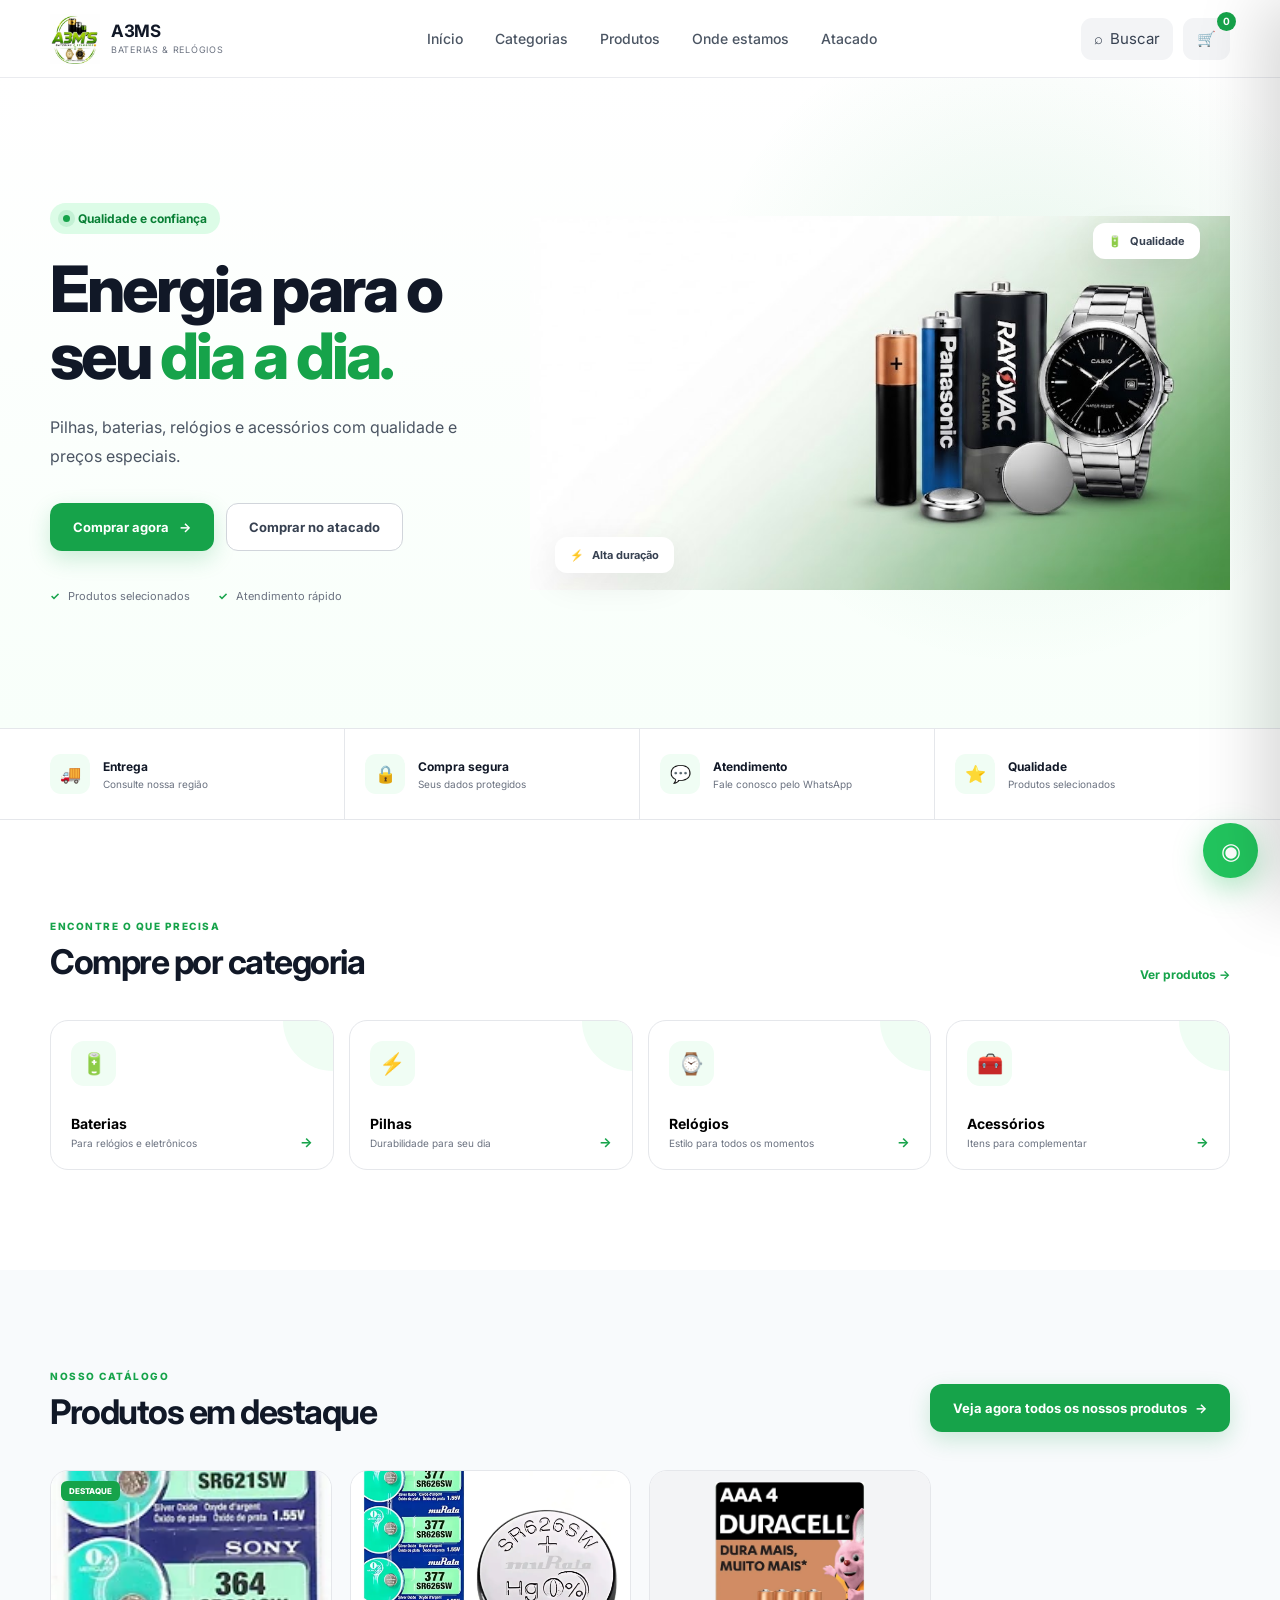
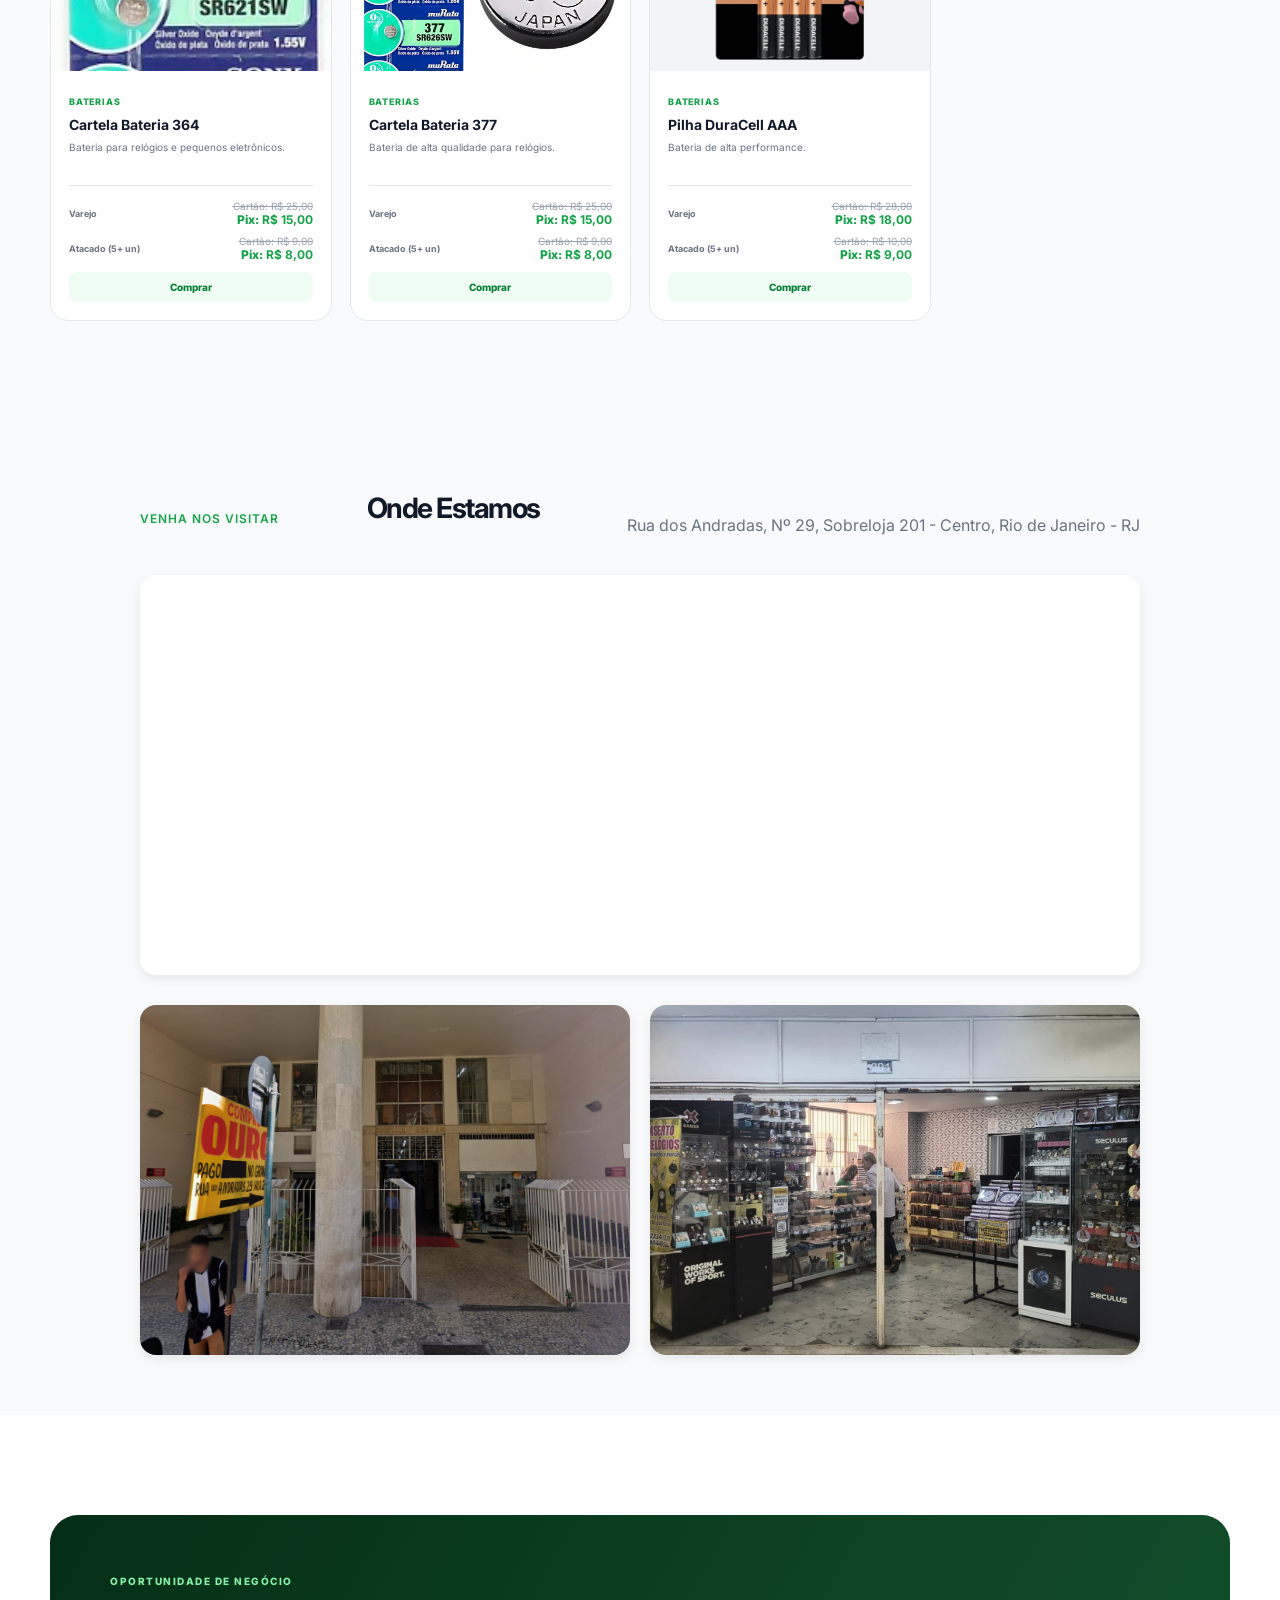
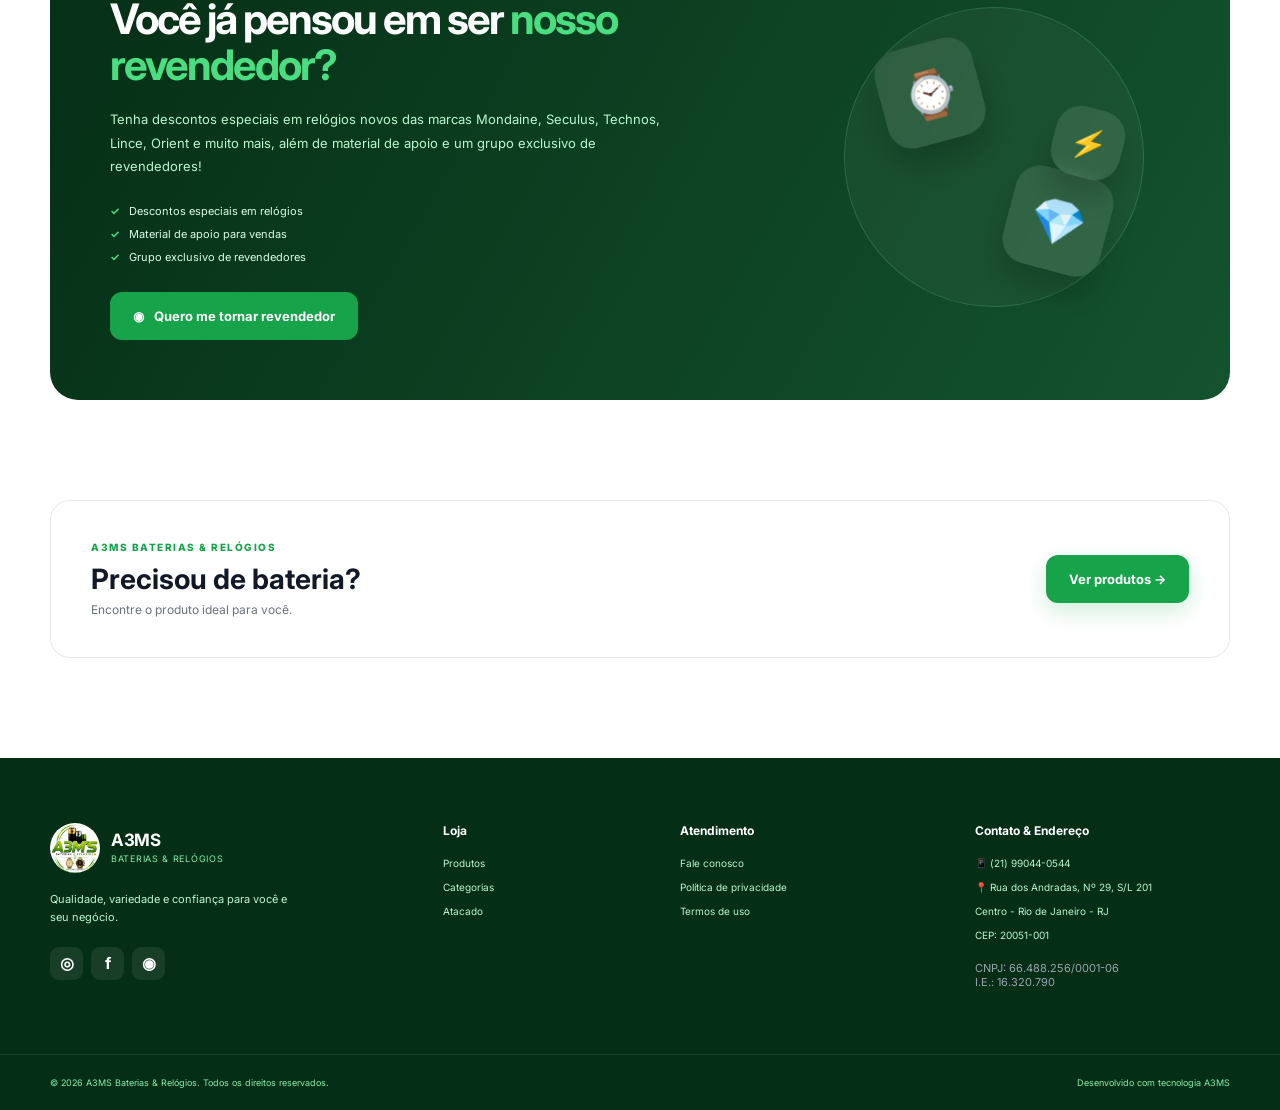
==== commit 9b95d417: "Add files via upload" ====
--- a/index.html
+++ b/index.html
@@ -25,7 +25,7 @@
         <div class="container header-content">
 
             <a href="#" class="logo">
-                <div class="logo-icon">A3</div>
+                <img src="logo.png" style="width: 50px;" alt="Logo A3M's" class="logo-img">
                 <div>
                     <strong>A3MS</strong>
                     <span>Baterias & Relógios</span>
@@ -148,24 +148,7 @@
 
                 <div class="hero-visual">
 
-                    <div class="hero-circle"></div>
-
-                    <div class="battery-card battery-back">
-                        <div class="battery-top"></div>
-                        <div class="battery-body">
-                            <span>ENERGY</span>
-                            <strong>AAA</strong>
-                        </div>
-                    </div>
-
-                    <div class="battery-card battery-front">
-                        <div class="battery-top"></div>
-                        <div class="battery-body">
-                            <span>A3MS</span>
-                            <strong>POWER</strong>
-                            <small>ALTA PERFORMANCE</small>
-                        </div>
-                    </div>
+                    <img style="width: 700px;" src="banner.png" alt="banner A3MS">
 
                     <div class="floating-tag tag-one">
                         🔋
@@ -340,10 +323,17 @@
                 <div class="products-grid" id="productsGrid">
 
                     <!-- PRODUTO 1 -->
+                    <!-- PRODUTO 1 -->
                     <article class="product-card" data-category="baterias" data-name="Cartela Bateria 364">
-                        <div class="product-image">
-                            <span class="product-tag">Destaque</span>
-                            <div class="product-placeholder battery-product"><span>364</span></div>
+                        <div class="product-image"
+                            style="position: relative; overflow: hidden; height: 200px; background: #f3f4f6;">
+                            <span class="product-tag"
+                                style="position: absolute; top: 10px; left: 10px; z-index: 2;">Destaque</span>
+
+                            <!-- IMAGEM REAL DA PASTA -->
+                            <img src="fotosProdutos/364.png" alt="Cartela Bateria 364"
+                                style="width: 100%; height: 100%; object-fit: cover; display: block;">
+
                             <button class="quick-add" data-id="1" title="Adicionar">+</button>
                         </div>
                         <div class="product-info">
@@ -373,9 +363,14 @@
                     </article>
 
                     <!-- PRODUTO 2 -->
+                    <!-- PRODUTO 2 -->
                     <article class="product-card" data-category="baterias" data-name="Cartela Bateria 377">
-                        <div class="product-image">
-                            <div class="product-placeholder battery-product"><span>377</span></div>
+                        <div class="product-image"
+                            style="position: relative; overflow: hidden; height: 200px; background: #f3f4f6;">
+                            <!-- IMAGEM REAL DA PASTA -->
+                            <img src="fotosProdutos/377.png" alt="Cartela Bateria 377"
+                                style="width: 100%; height: 100%; object-fit: cover; display: block;">
+
                             <button class="quick-add" data-id="2" title="Adicionar">+</button>
                         </div>
                         <div class="product-info">
@@ -405,114 +400,90 @@
                     </article>
 
                     <!-- PRODUTO 3 -->
-                    <article class="product-card" data-category="pilhas" data-name="Pilha AAA">
-                        <div class="product-image">
-                            <div class="product-placeholder aa-product"><span>AAA</span></div>
-                            <button class="quick-add" data-id="7" title="Adicionar">+</button>
-                        </div>
-                        <div class="product-info">
-                            <span class="product-category">Pilhas</span>
-                            <h3>Pilha AAA</h3>
-                            <p class="product-description">Pilha AAA com alta durabilidade.</p>
-                            <div class="product-bottom">
-                                <div class="price-container">
-                                    <div class="price-type">
-                                        <small>Varejo</small>
-                                        <div class="price-box">
-                                            <span class="price-card">Cartão: R$ 5,00</span>
-                                            <span class="price-pix">Pix: <strong>R$ 4,00</strong></span>
-                                        </div>
-                                    </div>
-                                    <div class="price-type">
-                                        <small>Atacado (5+ un)</small>
-                                        <div class="price-box">
-                                            <span class="price-card">Cartão: R$ 3,00</span>
-                                            <span class="price-pix">Pix: <strong>R$ 2,50</strong></span>
-                                        </div>
+<!-- PRODUTO 3 -->
+                <article class="product-card" data-category="baterias" data-name="Pilha AAA Dura Cell">
+                    <div class="product-image" style="position: relative; overflow: hidden; height: 200px; background: #f3f4f6;">
+                        <!-- IMAGEM REAL DA PASTA -->
+                        <img src="fotosProdutos/duraaa.png" alt="Cartela Bateria 395" style="width: 100%; height: 100%; object-fit: cover; display: block;">
+                        
+                        <button class="quick-add" data-id="3" title="Adicionar">+</button>
+                    </div>
+                    <div class="product-info">
+                        <span class="product-category">Baterias</span>
+                        <h3>Pilha DuraCell AAA</h3>
+                        <p class="product-description">Bateria de alta performance.</p>
+                        <div class="product-bottom">
+                            <div class="price-container">
+                                <div class="price-type">
+                                    <small>Varejo</small>
+                                    <div class="price-box">
+                                        <span class="price-card">Cartão: R$ 28,00</span>
+                                        <span class="price-pix">Pix: <strong>R$ 18,00</strong></span>
                                     </div>
                                 </div>
-                                <button class="add-cart" data-id="7">Comprar</button>
-                            </div>
-                        </div>
-                    </article>
-
-                    <!-- PRODUTO 4 -->
-                    <article class="product-card" data-category="pilhas" data-name="Pilha AA">
-                        <div class="product-image">
-                            <div class="product-placeholder aa-product"><span>AA</span></div>
-                            <button class="quick-add" data-id="8" title="Adicionar">+</button>
-                        </div>
-                        <div class="product-info">
-                            <span class="product-category">Pilhas</span>
-                            <h3>Pilha AA</h3>
-                            <p class="product-description">Pilha AA para controles e portões.</p>
-                            <div class="product-bottom">
-                                <div class="price-container">
-                                    <div class="price-type">
-                                        <small>Varejo</small>
-                                        <div class="price-box">
-                                            <span class="price-card">Cartão: R$ 5,00</span>
-                                            <span class="price-pix">Pix: <strong>R$ 4,00</strong></span>
-                                        </div>
-                                    </div>
-                                    <div class="price-type">
-                                        <small>Atacado (5+ un)</small>
-                                        <div class="price-box">
-                                            <span class="price-card">Cartão: R$ 3,00</span>
-                                            <span class="price-pix">Pix: <strong>R$ 2,50</strong></span>
-                                        </div>
+                                <div class="price-type">
+                                    <small>Atacado (5+ un)</small>
+                                    <div class="price-box">
+                                        <span class="price-card">Cartão: R$ 10,00</span>
+                                        <span class="price-pix">Pix: <strong>R$ 9,00</strong></span>
                                     </div>
                                 </div>
-                                <button class="add-cart" data-id="8">Comprar</button>
                             </div>
-                        </div>
-                    </article>
-
+                            <button class="add-cart" data-id="3">Comprar</button>
+                        </div>
+                    </div>
+                </article>
+
+                    
                 </div>
 
             </div>
         </section>
 
         <!-- ONDE ESTAMOS / LOCALIZAÇÃO -->
+        <!-- LOCALIZAÇÃO -->
         <section class="location section" id="onde-estamos" style="background-color: #f9fafb; padding: 60px 0;">
-            <div class="container">
+            <div class="container" style="max-width: 1000px; margin: 0 auto;">
 
                 <div class="section-heading" style="text-align: center; margin-bottom: 40px;">
-                    <span class="section-label">VENHA NOS VISITAR</span>
-                    <h2>Onde Estamos</h2>
-                    <p style="color: #6b7280; margin-top: 8px;">
+                    <span class="section-label"
+                        style="color: #16a34a; font-weight: 600; text-transform: uppercase; font-size: 12px; letter-spacing: 1px;">VENHA
+                        NOS VISITAR</span>
+                    <h2 style="font-size: 28px; margin: 10px 0; color: #111827;">Onde Estamos</h2>
+                    <p style="color: #6b7280; font-size: 16px;">
                         Rua dos Andradas, Nº 29, Sobreloja 201 - Centro, Rio de Janeiro - RJ
                     </p>
                 </div>
 
-                <!-- Grid: Mapa do Google à esquerda e Fotos da Loja à direita -->
-                <div style="display: grid; grid-template-columns: 1fr 1fr; gap: 24px; align-items: center;"
-                    class="location-grid">
-
-                    <!-- Google Maps Iframe -->
+                <!-- Bloco Geral Empilhado -->
+                <div style="display: flex; flex-direction: column; gap: 30px;">
+
+                    <!-- 1. Google Maps Iframe (Grande em cima) -->
                     <div
-                        style="border-radius: 12px; overflow: hidden; box-shadow: 0 4px 6px -1px rgba(0,0,0,0.1); height: 350px;">
+                        style="border-radius: 16px; overflow: hidden; box-shadow: 0 4px 12px rgba(0,0,0,0.08); width: 100%; height: 400px; background: #fff;">
                         <iframe
                             src="https://www.google.com/maps/embed?pb=!1m18!1m12!1m3!1d3675.246164392535!2d-43.1841864237783!3d-22.904289537783594!2m3!1f0!2f0!3f0!3m2!1i1024!2i768!4f13.1!3m3!1m2!1s0x997f79ed0609f3%3A0x3d5760273626224!2sA3MS%20BATERIAS%20E%20REL%C3%93GIOS!5e0!3m2!1spt-BR!2sbr!4v1787143854769!5m2!1spt-BR!2sbr"
-                            width="600" height="450" style="border:0;" allowfullscreen="" loading="lazy"
+                            width="100%" height="100%" style="border:0;" allowfullscreen="" loading="lazy"
                             referrerpolicy="strict-origin-when-cross-origin"></iframe>
                     </div>
 
-                    <!-- Fotos da Loja (Substitua os links das imagens pelas fotos reais da sua loja) -->
-                    <div style="display: grid; grid-template-columns: 1fr 1fr; gap: 12px; height: 350px;">
+                    <!-- 2. Fotos da Loja (Lado a lado embaixo, grandes e sem cortes) -->
+                    <div style="display: grid; grid-template-columns: 1fr 1fr; gap: 20px;">
+
+                        <!-- Foto 1: Externa Edifício Seklan -->
                         <div
-                            style="background: #e5e7eb; border-radius: 12px; display: flex; align-items: center; justify-content: center; color: #4b5563; font-weight: 600; overflow: hidden; position: relative;">
-                            <!-- Exemplo com placeholder, troque por <img src="sua-foto-1.jpg" style="width:100%; height:100%; object-fit:cover;"> -->
-                            <div style="text-align: center; padding: 10px;">
-                                <span>📷 Foto da Fachada / Vitrine</span>
-                            </div>
-                        </div>
+                            style="background: #fff; border-radius: 16px; overflow: hidden; box-shadow: 0 4px 12px rgba(0,0,0,0.08); height: 350px;">
+                            <img src="externaSeklan.png" alt="Foto externa do Edifício Seklan"
+                                style="width: 100%; height: 100%; object-fit: cover; display: block;">
+                        </div>
+
+                        <!-- Foto 2: Balcão A3MS -->
                         <div
-                            style="background: #e5e7eb; border-radius: 12px; display: flex; align-items: center; justify-content: center; color: #4b5563; font-weight: 600; overflow: hidden; position: relative;">
-                            <div style="text-align: center; padding: 10px;">
-                                <span>📷 Foto do Interior / Balcão</span>
-                            </div>
-                        </div>
+                            style="background: #fff; border-radius: 16px; overflow: hidden; box-shadow: 0 4px 12px rgba(0,0,0,0.08); height: 350px;">
+                            <img src="balcãoA3ms.jpeg" alt="Balcão A3MS"
+                                style="width: 100%; height: 100%; object-fit: cover; display: block;">
+                        </div>
+
                     </div>
 
                 </div>
@@ -531,43 +502,43 @@
                     <div class="wholesale-content">
 
                         <span class="section-label light">
-                            PARA LOJISTAS E REVENDEDORES
+                            OPORTUNIDADE DE NEGÓCIO
                         </span>
 
                         <h2>
-                            Precisa comprar em
-                            <span>quantidade?</span>
+                            Você já pensou em ser
+                            <span>nosso revendedor?</span>
                         </h2>
 
                         <p>
-                            Trabalhamos com vendas no atacado de baterias,
-                            pilhas, relógios e acessórios. Fale diretamente
-                            com nossa equipe e solicite seu orçamento.
+                            Tenha descontos especiais em relógios novos das marcas Mondaine, Seculus, Technos, Lince,
+                            Orient e muito mais, além de material de apoio e um grupo exclusivo de revendedores!
                         </p>
 
                         <div class="wholesale-features">
 
                             <div>
                                 <strong>✓</strong>
-                                Preços especiais para atacado
+                                Descontos especiais em relógios
                             </div>
 
                             <div>
                                 <strong>✓</strong>
-                                Grande variedade de produtos
+                                Material de apoio para vendas
                             </div>
 
                             <div>
                                 <strong>✓</strong>
-                                Atendimento personalizado
+                                Grupo exclusivo de revendedores
                             </div>
 
                         </div>
 
-                        <a href="https://wa.me/5521990440544?text=Olá!%20Gostaria%20de%20fazer%20um%20orçamento%20no%20atacado."
-                            target="_blank" class="btn whatsapp-btn">
+                        <a href="https://wa.me/5521990440544?text=Olá!%20Quero%20me%20tornar%20revendedor%20e%20ter%20acesso%20a%20todos%20os%20materiais."
+                            target="_blank" class="btn whatsapp-btn"
+                            style="background: #16a34a; color: #fff; text-decoration: none;">
                             <span>◉</span>
-                            Solicitar orçamento no WhatsApp
+                            Quero me tornar revendedor
                         </a>
 
                     </div>
@@ -577,8 +548,8 @@
 
                         <div class="wholesale-circle">
 
-                            <div class="mini-battery">🔋</div>
-                            <div class="mini-watch">⌚</div>
+                            <div class="mini-battery">⌚</div>
+                            <div class="mini-watch">💎</div>
                             <div class="mini-battery two">⚡</div>
 
                         </div>
@@ -631,7 +602,7 @@
 
                 <a href="#" class="logo footer-logo">
 
-                    <div class="logo-icon">A3</div>
+                    <img src="logo.png" style="width: 50px; border-radius: 50%;" alt="Logo A3M's" class="logo-img">
 
                     <div>
                         <strong>A3MS</strong>
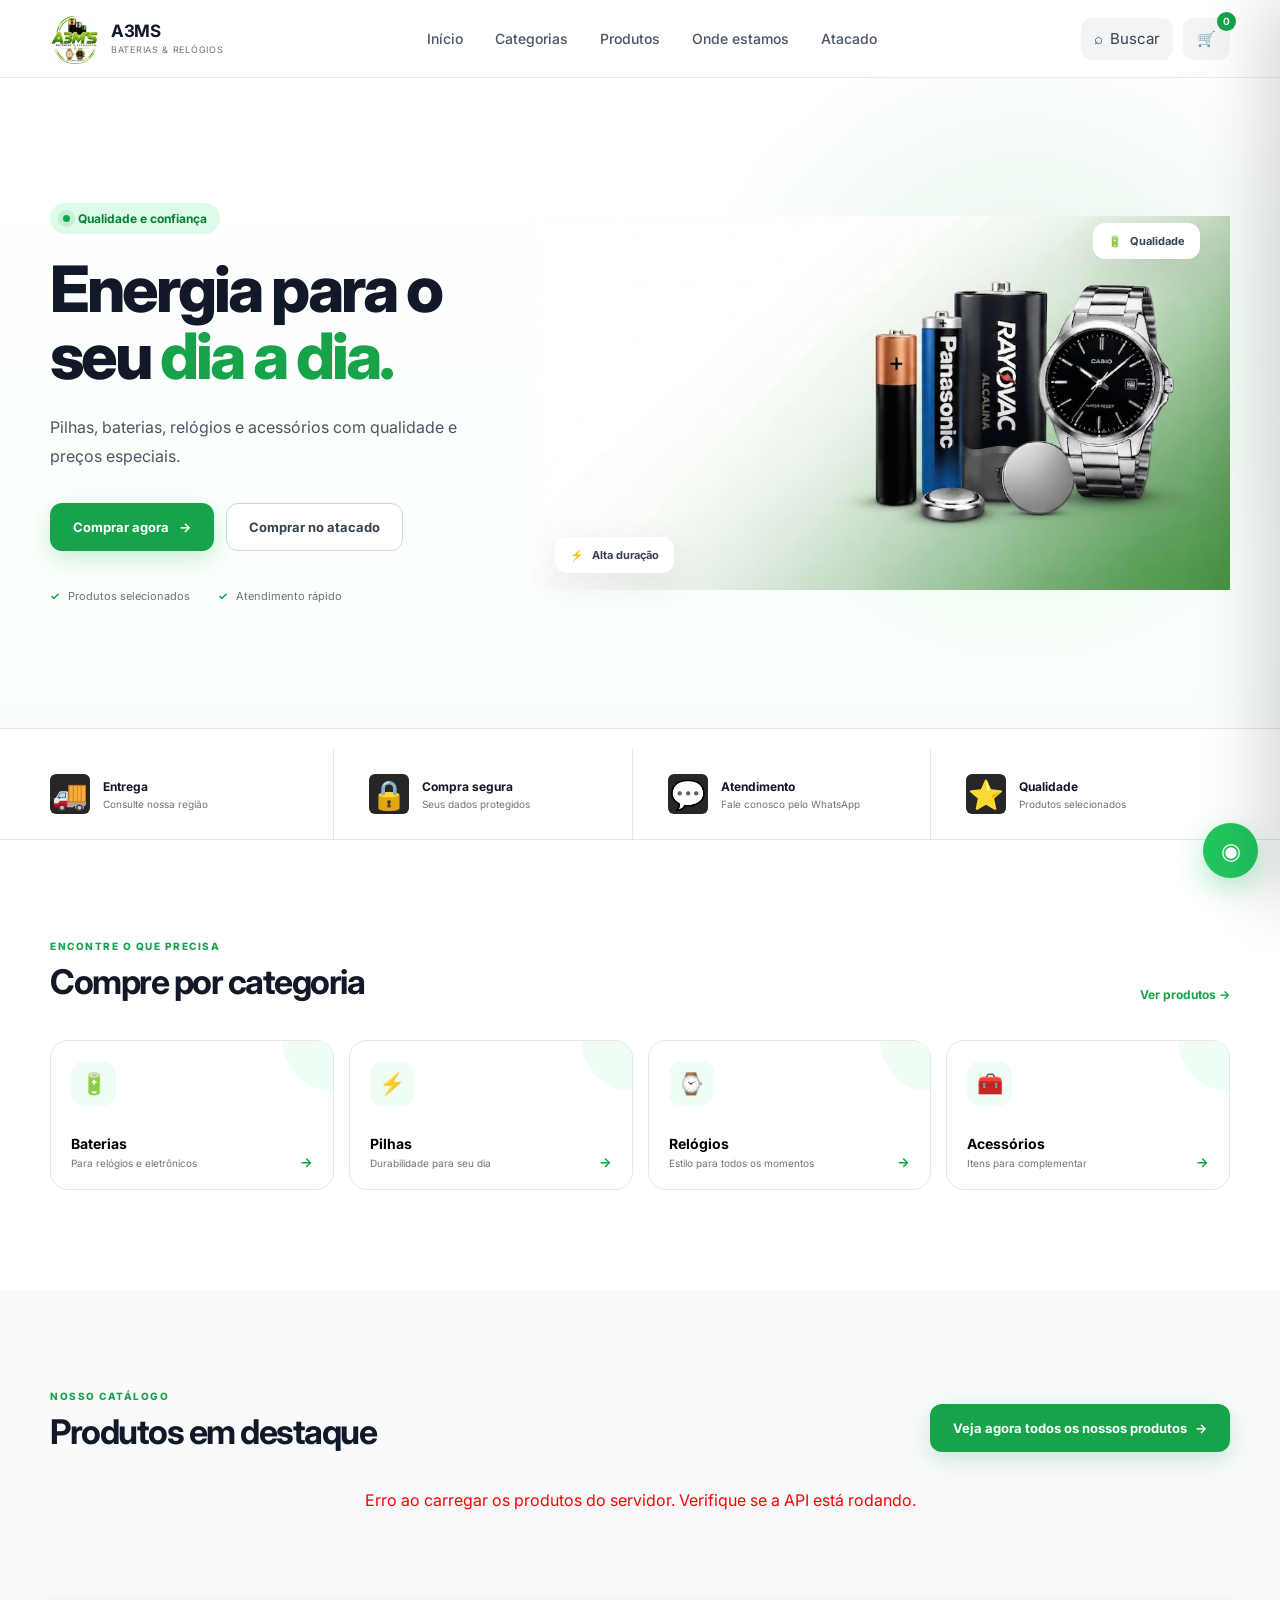
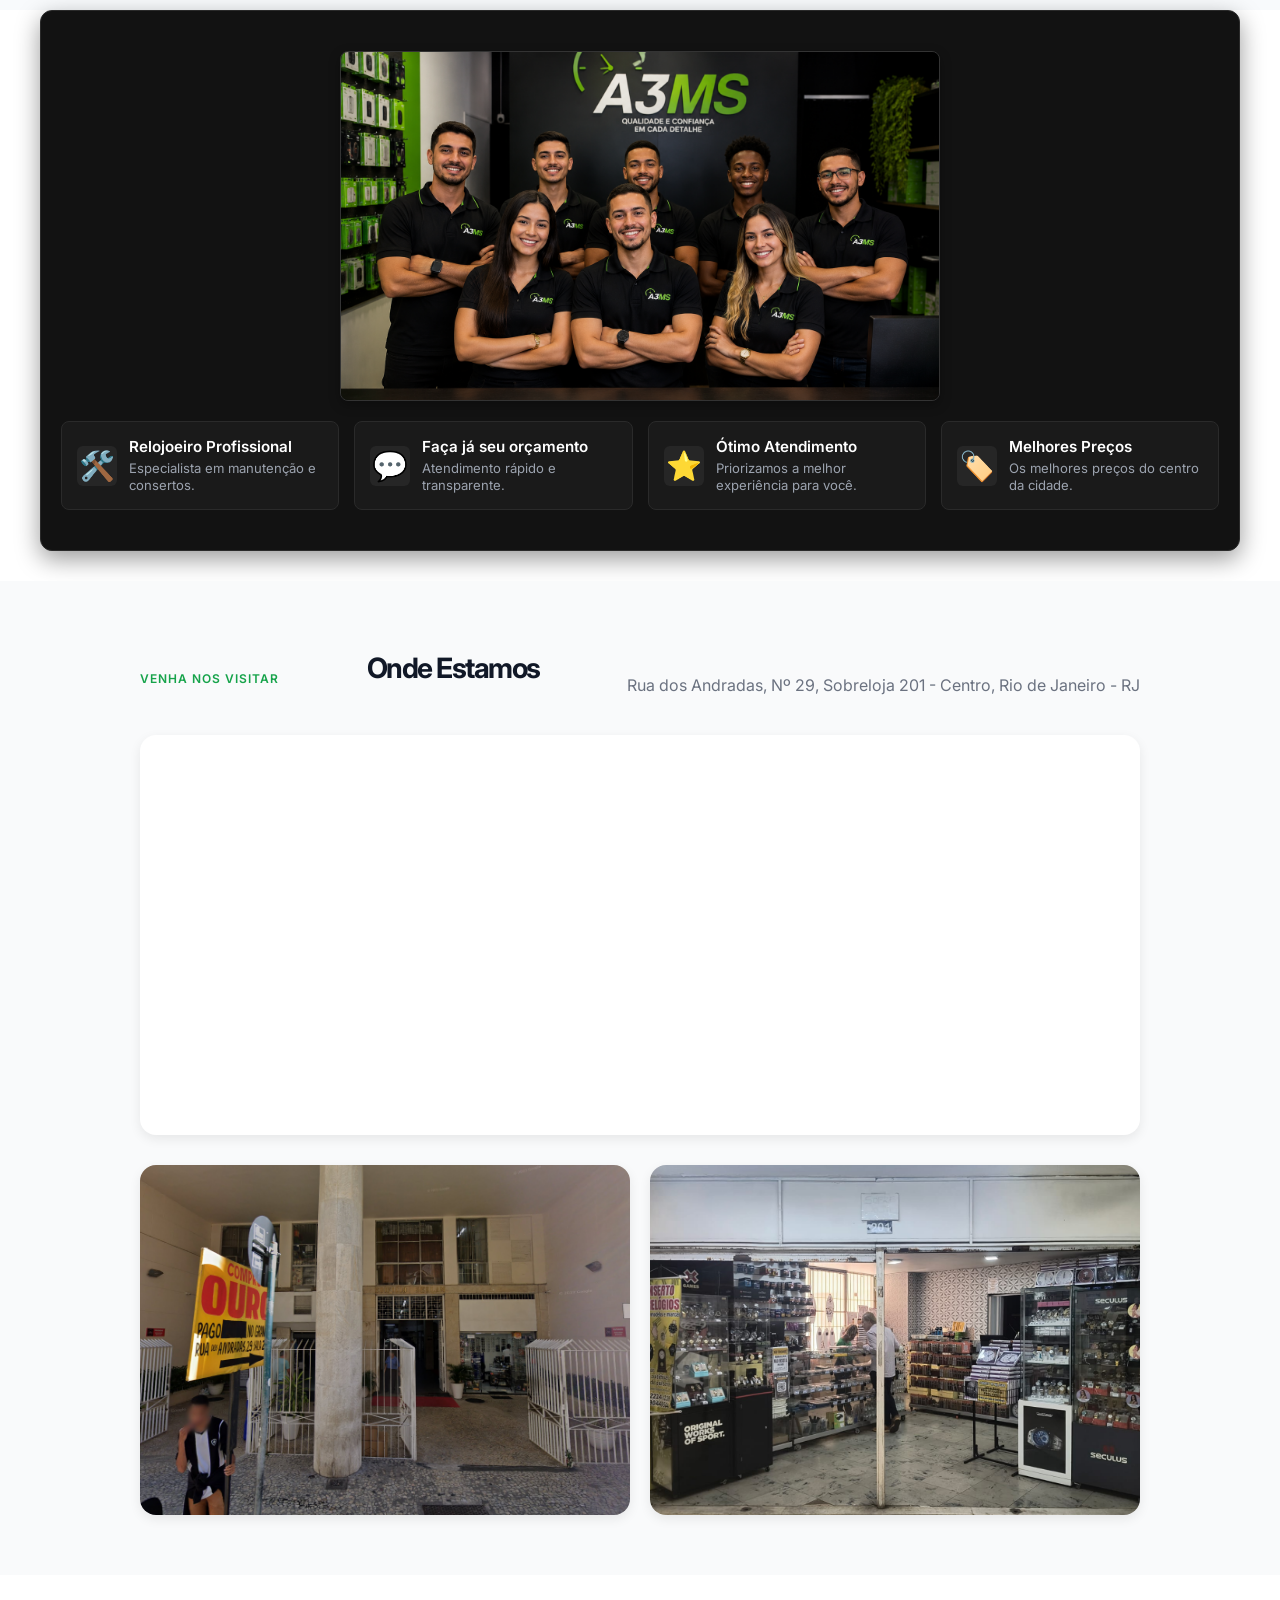
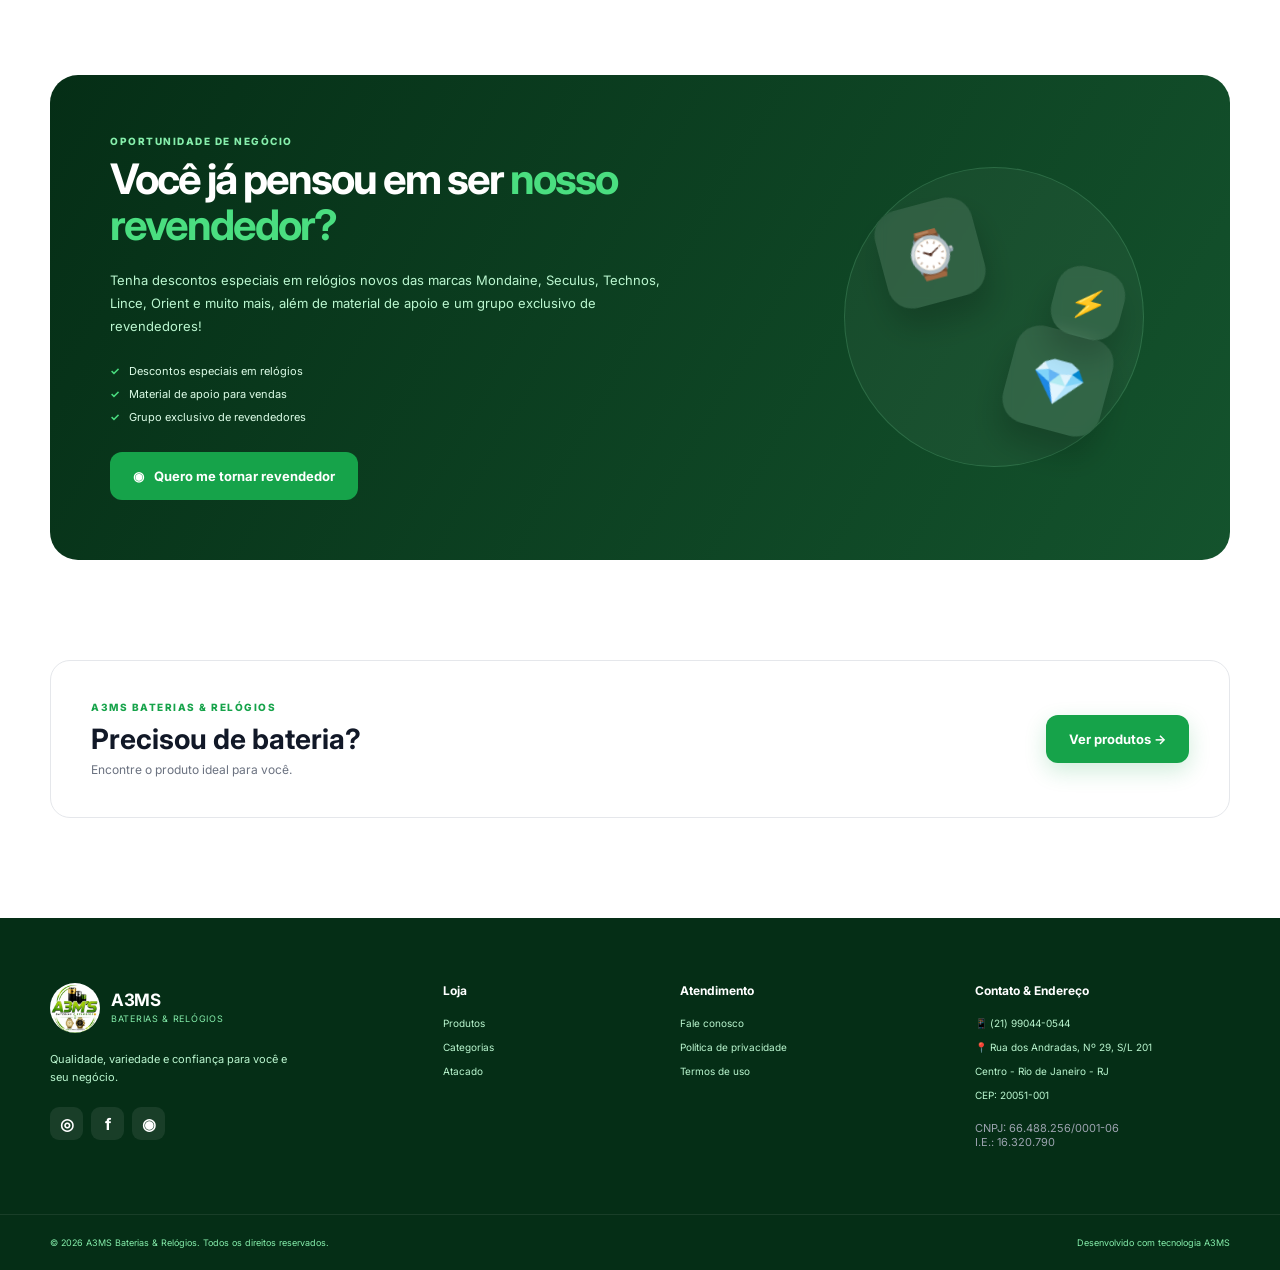
==== commit f901a04f: "Add files via upload" ====
--- a/index.html
+++ b/index.html
@@ -322,121 +322,52 @@
                 <!-- GRADE DE PRODUTOS EM DESTAQUE NA HOME -->
                 <div class="products-grid" id="productsGrid">
 
-                    <!-- PRODUTO 1 -->
-                    <!-- PRODUTO 1 -->
-                    <article class="product-card" data-category="baterias" data-name="Cartela Bateria 364">
-                        <div class="product-image"
-                            style="position: relative; overflow: hidden; height: 200px; background: #f3f4f6;">
-                            <span class="product-tag"
-                                style="position: absolute; top: 10px; left: 10px; z-index: 2;">Destaque</span>
-
-                            <!-- IMAGEM REAL DA PASTA -->
-                            <img src="fotosProdutos/364.png" alt="Cartela Bateria 364"
-                                style="width: 100%; height: 100%; object-fit: cover; display: block;">
-
-                            <button class="quick-add" data-id="1" title="Adicionar">+</button>
-                        </div>
-                        <div class="product-info">
-                            <span class="product-category">Baterias</span>
-                            <h3>Cartela Bateria 364</h3>
-                            <p class="product-description">Bateria para relógios e pequenos eletrônicos.</p>
-                            <div class="product-bottom">
-                                <div class="price-container">
-                                    <div class="price-type">
-                                        <small>Varejo</small>
-                                        <div class="price-box">
-                                            <span class="price-card">Cartão: R$ 25,00</span>
-                                            <span class="price-pix">Pix: <strong>R$ 15,00</strong></span>
-                                        </div>
-                                    </div>
-                                    <div class="price-type">
-                                        <small>Atacado (5+ un)</small>
-                                        <div class="price-box">
-                                            <span class="price-card">Cartão: R$ 9,00</span>
-                                            <span class="price-pix">Pix: <strong>R$ 8,00</strong></span>
-                                        </div>
-                                    </div>
-                                </div>
-                                <button class="add-cart" data-id="1">Comprar</button>
-                            </div>
-                        </div>
-                    </article>
-
-                    <!-- PRODUTO 2 -->
-                    <!-- PRODUTO 2 -->
-                    <article class="product-card" data-category="baterias" data-name="Cartela Bateria 377">
-                        <div class="product-image"
-                            style="position: relative; overflow: hidden; height: 200px; background: #f3f4f6;">
-                            <!-- IMAGEM REAL DA PASTA -->
-                            <img src="fotosProdutos/377.png" alt="Cartela Bateria 377"
-                                style="width: 100%; height: 100%; object-fit: cover; display: block;">
-
-                            <button class="quick-add" data-id="2" title="Adicionar">+</button>
-                        </div>
-                        <div class="product-info">
-                            <span class="product-category">Baterias</span>
-                            <h3>Cartela Bateria 377</h3>
-                            <p class="product-description">Bateria de alta qualidade para relógios.</p>
-                            <div class="product-bottom">
-                                <div class="price-container">
-                                    <div class="price-type">
-                                        <small>Varejo</small>
-                                        <div class="price-box">
-                                            <span class="price-card">Cartão: R$ 25,00</span>
-                                            <span class="price-pix">Pix: <strong>R$ 15,00</strong></span>
-                                        </div>
-                                    </div>
-                                    <div class="price-type">
-                                        <small>Atacado (5+ un)</small>
-                                        <div class="price-box">
-                                            <span class="price-card">Cartão: R$ 9,00</span>
-                                            <span class="price-pix">Pix: <strong>R$ 8,00</strong></span>
-                                        </div>
-                                    </div>
-                                </div>
-                                <button class="add-cart" data-id="2">Comprar</button>
-                            </div>
-                        </div>
-                    </article>
-
-                    <!-- PRODUTO 3 -->
-<!-- PRODUTO 3 -->
-                <article class="product-card" data-category="baterias" data-name="Pilha AAA Dura Cell">
-                    <div class="product-image" style="position: relative; overflow: hidden; height: 200px; background: #f3f4f6;">
-                        <!-- IMAGEM REAL DA PASTA -->
-                        <img src="fotosProdutos/duraaa.png" alt="Cartela Bateria 395" style="width: 100%; height: 100%; object-fit: cover; display: block;">
-                        
-                        <button class="quick-add" data-id="3" title="Adicionar">+</button>
-                    </div>
-                    <div class="product-info">
-                        <span class="product-category">Baterias</span>
-                        <h3>Pilha DuraCell AAA</h3>
-                        <p class="product-description">Bateria de alta performance.</p>
-                        <div class="product-bottom">
-                            <div class="price-container">
-                                <div class="price-type">
-                                    <small>Varejo</small>
-                                    <div class="price-box">
-                                        <span class="price-card">Cartão: R$ 28,00</span>
-                                        <span class="price-pix">Pix: <strong>R$ 18,00</strong></span>
-                                    </div>
-                                </div>
-                                <div class="price-type">
-                                    <small>Atacado (5+ un)</small>
-                                    <div class="price-box">
-                                        <span class="price-card">Cartão: R$ 10,00</span>
-                                        <span class="price-pix">Pix: <strong>R$ 9,00</strong></span>
-                                    </div>
-                                </div>
-                            </div>
-                            <button class="add-cart" data-id="3">Comprar</button>
-                        </div>
-                    </div>
-                </article>
-
-                    
-                </div>
-
+
+                </div>
+
+            </div>
+        </section>
+
+        <!-- SEÇÃO EQUIPE A3MS -->
+        <section class="team-section">
+
+            <div class="team-image-container">
+                <!-- Coloque a foto de vocês na pasta fotosProdutos -->
+                <img src="equipe.png" alt="Equipe A3MS">
+            </div>
+
+            <div class="benefits-grid">
+                <div class="benefit-item">
+                    <span class="benefit-icon">🛠️</span>
+                    <div>
+                        <h3>Relojoeiro Profissional</h3>
+                        <p>Especialista em manutenção e consertos.</p>
+                    </div>
+                </div>
+
+                <div class="benefit-item">
+                    <span class="benefit-icon">💬</span>
+                    <div>
+                        <h3>Faça já seu orçamento</h3>
+                        <p>Atendimento rápido e transparente.</p>
+                    </div>
+                </div>
+
+                <div class="benefit-item">
+                    <span class="benefit-icon">⭐</span>
+                    <div>
+                        <h3>Ótimo Atendimento</h3>
+                        <p>Priorizamos a melhor experiência para você.</p>
+                    </div>
+                </div>
+
+                <div class="benefit-item">
+                    <span class="benefit-icon">🏷️</span>
+                    <div>
+                        <h3>Melhores Preços</h3>
+                        <p>Os melhores preços do centro da cidade.</p>
+                    </div>
+                </div>
             </div>
         </section>
 
--- a/style.css
+++ b/style.css
@@ -1910,4 +1910,120 @@
         right: 15px;
         bottom: 15px;
     }
+}
+
+/* Estilos da Seção Equipe A3MS e Benefícios */
+.team-section {
+    padding: 40px 20px;
+    text-align: center;
+    background: #121212;
+    color: #ffffff;
+    margin: 0 auto 30px auto;
+    max-width: 1200px;
+    border-radius: 12px;
+    border: 1px solid #2a2a2a;
+    box-shadow: 0 8px 24px rgba(0, 0, 0, 0.4);
+}
+
+.team-section h2 {
+    font-size: 2rem;
+    margin-bottom: 15px;
+    color: #f3f4f6;
+    font-weight: 700;
+}
+
+.team-image-container {
+    max-width: 600px;
+    height: 350px;
+    margin: 0 auto 15px auto;
+    overflow: hidden;
+    border-radius: 8px;
+    box-shadow: 0 4px 12px rgba(0, 0, 0, 0.3);
+    border: 1px solid #333333;
+}
+
+.team-image-container img {
+    width: 100%;
+    height: 100%;
+    display: block;
+    object-fit: cover;
+    transition: transform 0.3s ease;
+}
+
+.team-image-container img:hover {
+    transform: scale(1.02);
+}
+
+.team-subtitle {
+    font-size: 1.1rem;
+    color: #d1d5db;
+    margin-bottom: 25px;
+}
+
+/* Grade de Benefícios */
+.benefits-grid {
+    display: grid;
+    grid-template-columns: repeat(auto-fit, minmax(220px, 1fr));
+    gap: 15px;
+    margin-top: 20px;
+    text-align: left;
+}
+
+.benefit-item {
+    background: #1a1a1a;
+    border: 1px solid #2a2a2a;
+    padding: 15px;
+    border-radius: 8px;
+    display: flex;
+    align-items: center;
+    gap: 12px;
+    transition: border-color 0.3s ease;
+}
+
+.benefit-item:hover {
+    border-color: #3b82f6;
+}
+
+.benefit-icon {
+    font-size: 1.8rem;
+    background: #262626;
+    padding: 10px;
+    border-radius: 6px;
+    display: flex;
+    align-items: center;
+    justify-content: center;
+}
+
+.benefit-item h3 {
+    font-size: 0.95rem;
+    color: #ffffff;
+    margin: 0 0 4px 0;
+    font-weight: 600;
+}
+
+.benefit-item p {
+    font-size: 0.82rem;
+    color: #9ca3af;
+    margin: 0;
+    line-height: 1.3;
+}
+
+/* Responsivo para celulares */
+@media (max-width: 768px) {
+    .team-section {
+        padding: 25px 15px;
+        margin: 0 15px 25px 15px;
+    }
+
+    .team-section h2 {
+        font-size: 1.6rem;
+    }
+
+    .team-image-container {
+        height: 220px;
+    }
+
+    .benefits-grid {
+        grid-template-columns: 1fr;
+    }
 }
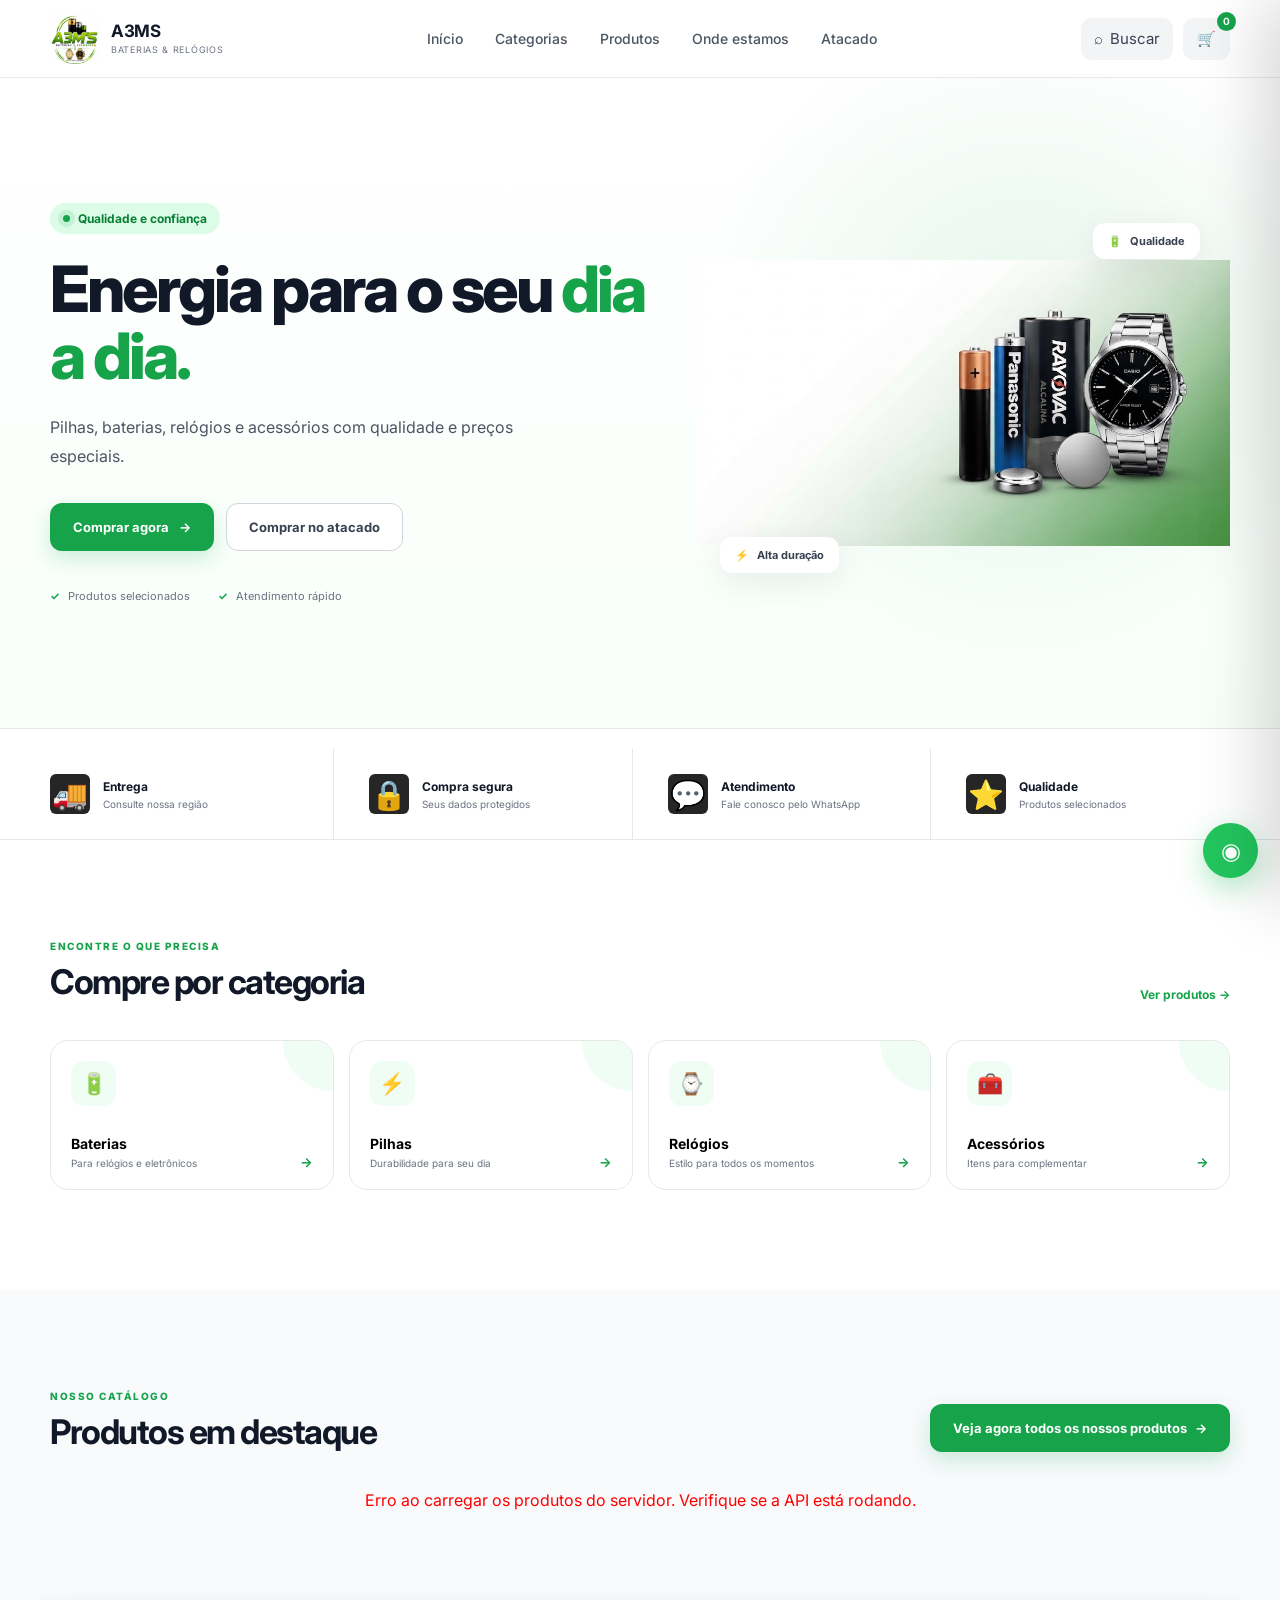
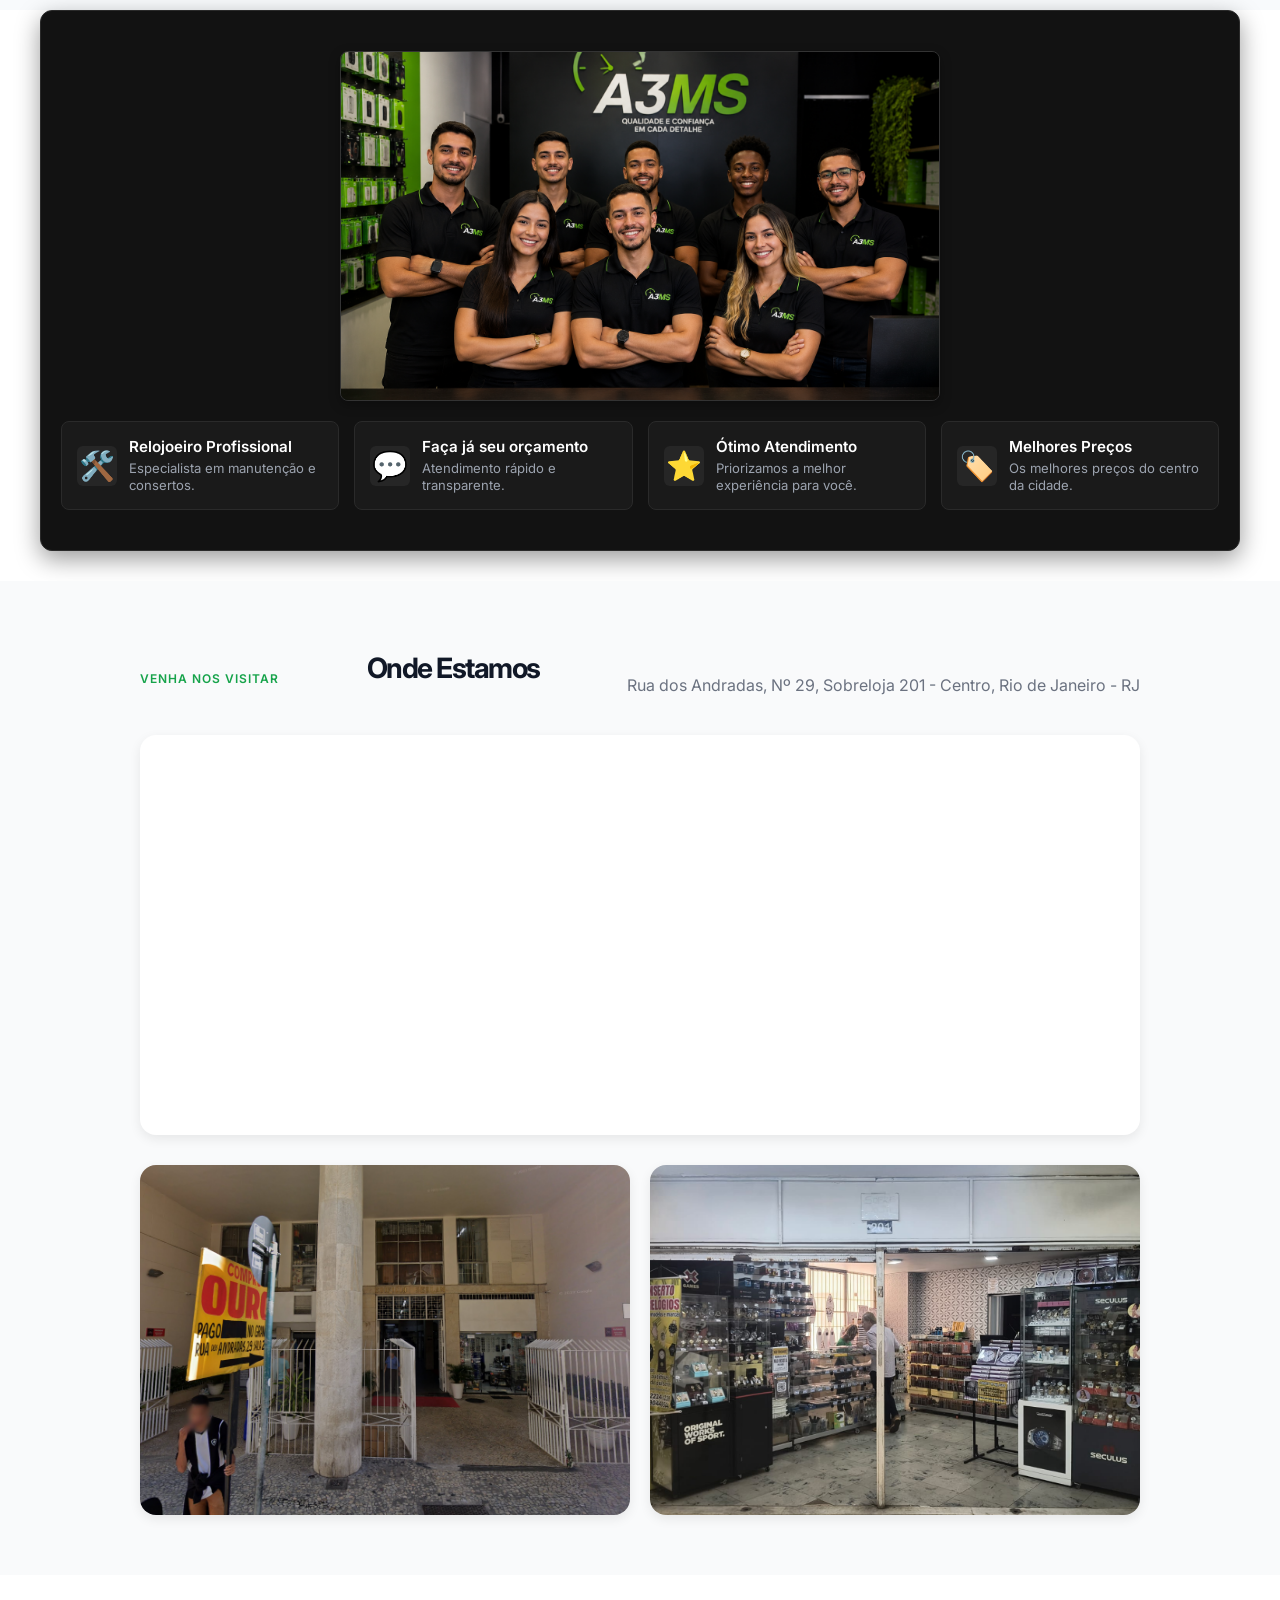
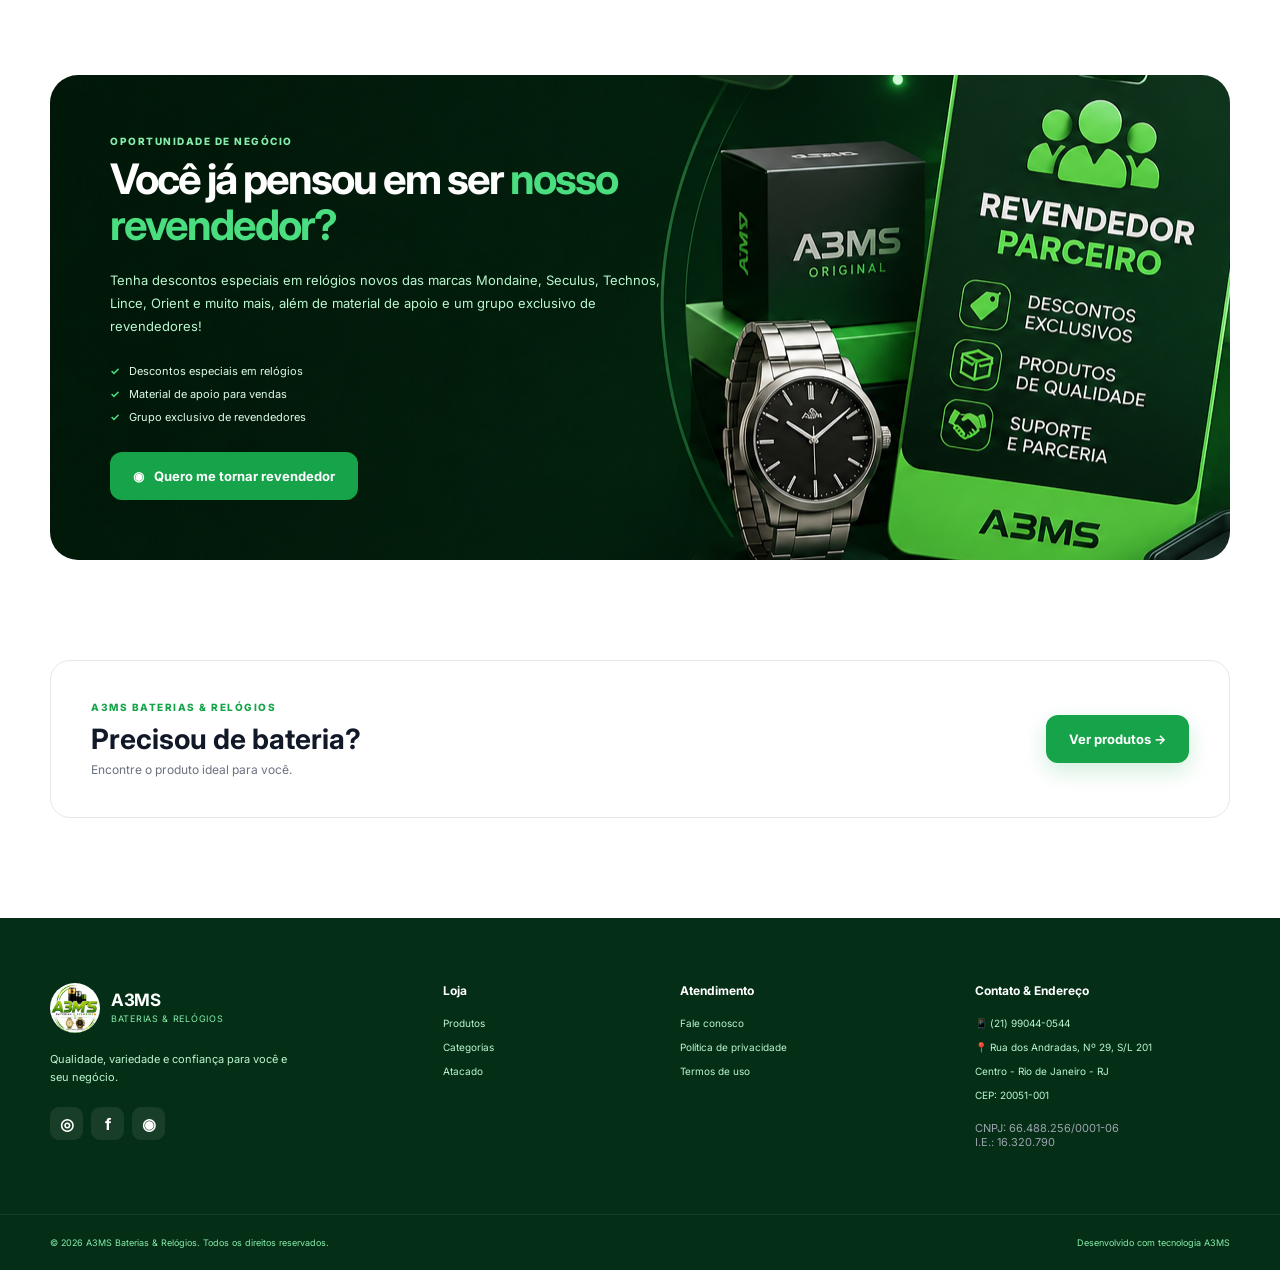
==== commit d1e311a4: "Add files via upload" ====
--- a/index.html
+++ b/index.html
@@ -25,7 +25,7 @@
         <div class="container header-content">
 
             <a href="#" class="logo">
-                <img src="logo.png" style="width: 50px;" alt="Logo A3M's" class="logo-img">
+                <img src="imgGeral/logo.png" style="width: 50px;" alt="Logo A3M's" class="logo-img">
                 <div>
                     <strong>A3MS</strong>
                     <span>Baterias & Relógios</span>
@@ -147,8 +147,7 @@
 
 
                 <div class="hero-visual">
-
-                    <img style="width: 700px;" src="banner.png" alt="banner A3MS">
+                    <img src="imgGeral/banner.png" alt="banner A3MS" class="hero-banner-img">
 
                     <div class="floating-tag tag-one">
                         🔋
@@ -159,7 +158,6 @@
                         ⚡
                         <span>Alta duração</span>
                     </div>
-
                 </div>
 
             </div>
@@ -299,41 +297,37 @@
 
         </section>
 
-
-        <!-- PRODUCTS -->
         <!-- PRODUCTS (DESTAQUES NA HOME) -->
-        <section class="products section" id="produtos">
-            <div class="container">
-
-                <div class="section-heading">
-                    <div>
-                        <span class="section-label">NOSSO CATÁLOGO</span>
-                        <h2>Produtos em destaque</h2>
-                    </div>
-                    <div>
-                        <a href="catalogo.html" class="btn btn-primary"
-                            style="display: inline-flex; align-items: center; gap: 8px; text-decoration: none;">
-                            Veja agora todos os nossos produtos
-                            <span>→</span>
-                        </a>
-                    </div>
-                </div>
-
-                <!-- GRADE DE PRODUTOS EM DESTAQUE NA HOME -->
-                <div class="products-grid" id="productsGrid">
-
-
-                </div>
-
-            </div>
-        </section>
+         <section class="products section" id="produtos">
+    <div class="container">
+
+        <div class="section-heading">
+            <div>
+                <span class="section-label">NOSSO CATÁLOGO</span>
+                <h2>Produtos em destaque</h2>
+            </div>
+
+            <div>
+                <a href="catalogo.html" class="btn btn-primary"
+                    style="display: inline-flex; align-items: center; gap: 8px; text-decoration: none;">
+                    Veja agora todos os nossos produtos
+                    <span>→</span>
+                </a>
+            </div>
+        </div>
+
+        <div class="products-grid" id="productsGrid">
+        </div>
+
+    </div>
+</section>
 
         <!-- SEÇÃO EQUIPE A3MS -->
         <section class="team-section">
 
             <div class="team-image-container">
                 <!-- Coloque a foto de vocês na pasta fotosProdutos -->
-                <img src="equipe.png" alt="Equipe A3MS">
+                <img src="imgGeral/equipe.png" alt="Equipe A3MS">
             </div>
 
             <div class="benefits-grid">
@@ -404,14 +398,14 @@
                         <!-- Foto 1: Externa Edifício Seklan -->
                         <div
                             style="background: #fff; border-radius: 16px; overflow: hidden; box-shadow: 0 4px 12px rgba(0,0,0,0.08); height: 350px;">
-                            <img src="externaSeklan.png" alt="Foto externa do Edifício Seklan"
+                            <img src="imgGeral/externaSeklan.png" alt="Foto externa do Edifício Seklan"
                                 style="width: 100%; height: 100%; object-fit: cover; display: block;">
                         </div>
 
                         <!-- Foto 2: Balcão A3MS -->
                         <div
                             style="background: #fff; border-radius: 16px; overflow: hidden; box-shadow: 0 4px 12px rgba(0,0,0,0.08); height: 350px;">
-                            <img src="balcãoA3ms.jpeg" alt="Balcão A3MS"
+                            <img src="imgGeral/balcãoA3ms.jpeg" alt="Balcão A3MS"
                                 style="width: 100%; height: 100%; object-fit: cover; display: block;">
                         </div>
 
@@ -474,19 +468,6 @@
 
                     </div>
 
-
-                    <div class="wholesale-visual">
-
-                        <div class="wholesale-circle">
-
-                            <div class="mini-battery">⌚</div>
-                            <div class="mini-watch">💎</div>
-                            <div class="mini-battery two">⚡</div>
-
-                        </div>
-
-                    </div>
-
                 </div>
 
             </div>
@@ -533,7 +514,8 @@
 
                 <a href="#" class="logo footer-logo">
 
-                    <img src="logo.png" style="width: 50px; border-radius: 50%;" alt="Logo A3M's" class="logo-img">
+                    <img src="imgGeral/logo.png" style="width: 50px; border-radius: 50%;" alt="Logo A3M's"
+                        class="logo-img">
 
                     <div>
                         <strong>A3MS</strong>
@@ -712,6 +694,12 @@
 
 
     <script src="script.js"></script>
+    <script>
+        // Cole este script no site principal da loja para registrar o acesso
+        fetch('http://localhost:3000/api/stats/visit', {
+            method: 'POST'
+        }).catch(err => console.log('Erro ao contabilizar visita:', err));
+    </script>
 
 </body>
 
--- a/style.css
+++ b/style.css
@@ -482,7 +482,9 @@
 }
 
 @keyframes float {
-    0%, 100% {
+
+    0%,
+    100% {
         transform: translateY(0);
     }
 
@@ -966,7 +968,8 @@
     min-height: 420px;
     border-radius: 28px;
     overflow: hidden;
-    background: linear-gradient(120deg, #052e16, #14532d);
+    background-image: url(imgGeral/revendedro.png);
+    background-position: center left;
     color: white;
     display: grid;
     grid-template-columns: 1.2fr 0.8fr;
@@ -2026,4 +2029,175 @@
     .benefits-grid {
         grid-template-columns: 1fr;
     }
+}
+
+/* Correção de Responsividade do Banner Hero */
+.hero-banner-img {
+    width: 100%;
+    max-width: 650px;
+    height: auto;
+    object-fit: contain;
+    display: block;
+    margin: 0 auto;
+}
+
+/* Ajuste específico para telas menores */
+@media (max-width: 760px) {
+    .hero-visual {
+        height: auto;
+        min-height: 280px;
+        padding: 20px 0;
+    }
+
+    .hero-banner-img {
+        max-width: 100%;
+        width: 100%;
+    }
+}
+
+/* Esconde a imagem do banner em telas menores que 576px */
+@media (max-width: 760px) {
+    .hero-visual {
+        display: none;
+    }
+}
+
+/* Ajustes refinados para os cards do catálogo */
+.products-grid {
+    display: grid;
+    grid-template-columns: repeat(auto-fill, minmax(260px, 1fr));
+    gap: 24px;
+    margin-top: 30px;
+}
+
+.product-card {
+    background: #ffffff;
+    border: 1px solid #e5e7eb;
+    border-radius: 16px;
+    overflow: hidden;
+    display: flex;
+    flex-direction: column;
+    transition: all 0.25s ease;
+    box-shadow: 0 4px 20px rgba(0, 0, 0, 0.03);
+}
+
+.product-card:hover {
+    transform: translateY(-4px);
+    box-shadow: 0 12px 30px rgba(0, 0, 0, 0.08);
+    border-color: #d1d5db;
+}
+
+.product-image-container {
+    width: 100%;
+    height: 220px;
+    background: #f9fafb;
+    display: flex;
+    align-items: center;
+    justify-content: center;
+    padding: 15px;
+    border-bottom: 1px solid #f3f4f6;
+}
+
+.product-image {
+    max-width: 100%;
+    max-height: 100%;
+    object-fit: contain;
+}
+
+.product-content {
+    padding: 20px;
+    display: flex;
+    flex-direction: column;
+    flex: 1;
+}
+
+.product-category {
+    font-size: 11px;
+    font-weight: 700;
+    text-transform: uppercase;
+    color: #16a34a;
+    margin-bottom: 6px;
+    letter-spacing: 0.5px;
+}
+
+.product-title {
+    font-size: 16px;
+    font-weight: 700;
+    color: #111827;
+    margin-bottom: 6px;
+    line-height: 1.3;
+}
+
+.product-description {
+    font-size: 12px;
+    color: #6b7280;
+    margin-bottom: 16px;
+    line-height: 1.4;
+}
+
+/* Bloco de Preços Organizado */
+.product-prices {
+    background: #f9fafb;
+    border: 1px solid #f3f4f6;
+    border-radius: 12px;
+    padding: 12px;
+    margin-bottom: 20px;
+    margin-top: auto;
+}
+
+.price-row {
+    display: flex;
+    justify-content: space-between;
+    align-items: flex-start;
+    font-size: 12px;
+    margin-bottom: 8px;
+}
+
+.price-row:last-child {
+    margin-bottom: 0;
+    padding-top: 8px;
+    border-top: 1px dashed #e5e7eb;
+}
+
+.price-label {
+    font-weight: 600;
+    color: #374151;
+}
+
+.price-values-group {
+    text-align: right;
+}
+
+.price-main {
+    font-weight: 700;
+    color: #16a34a;
+    display: block;
+}
+
+.price-sub {
+    font-size: 11px;
+    color: #6b7280;
+    display: block;
+}
+
+/* Botão de Adicionar ao Carrinho */
+.add-to-cart-btn {
+    width: 100%;
+    background: #111827;
+    color: #ffffff;
+    border: none;
+    padding: 12px;
+    border-radius: 10px;
+    font-weight: 600;
+    font-size: 13px;
+    cursor: pointer;
+    transition: background 0.2s ease, transform 0.1s ease;
+}
+
+.add-to-cart-btn:hover {
+    background: #16a34a;
+}
+
+.add-to-cart-btn:active {
+    transform: scale(0.98);
 }
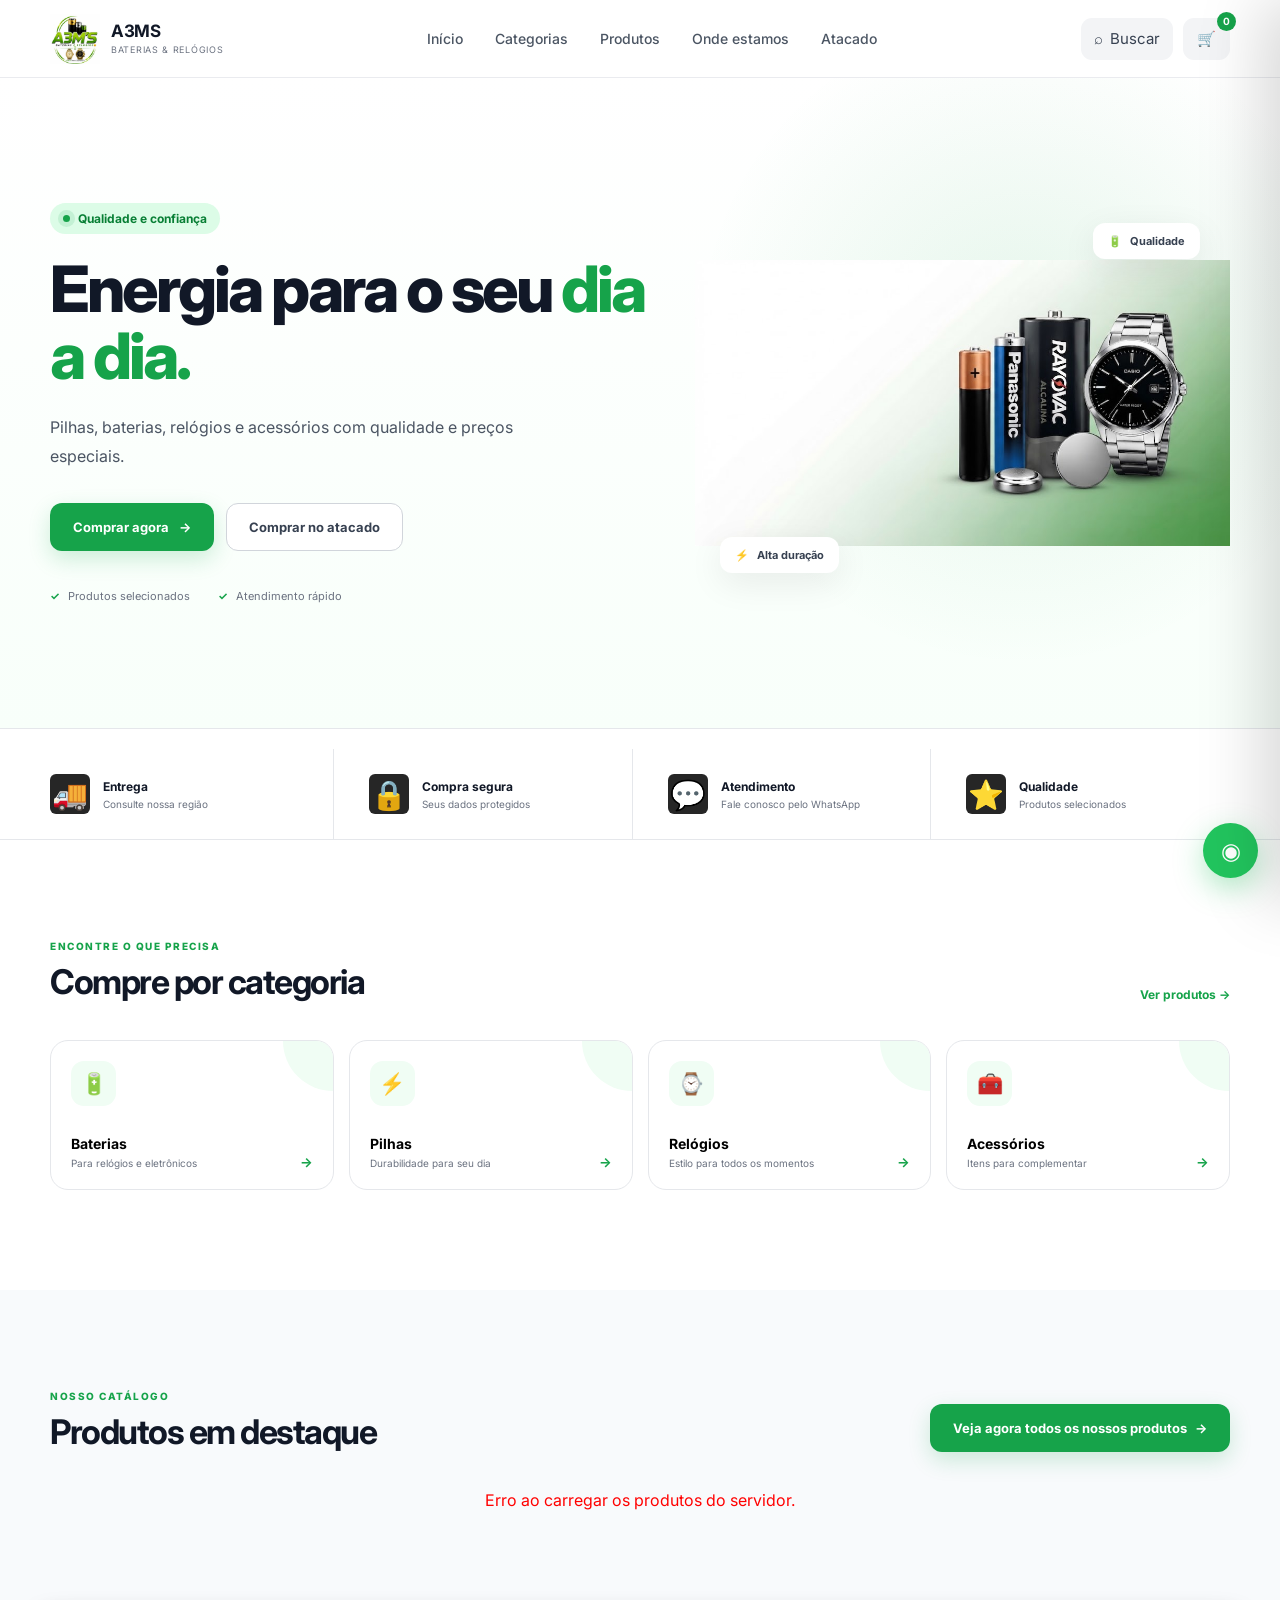
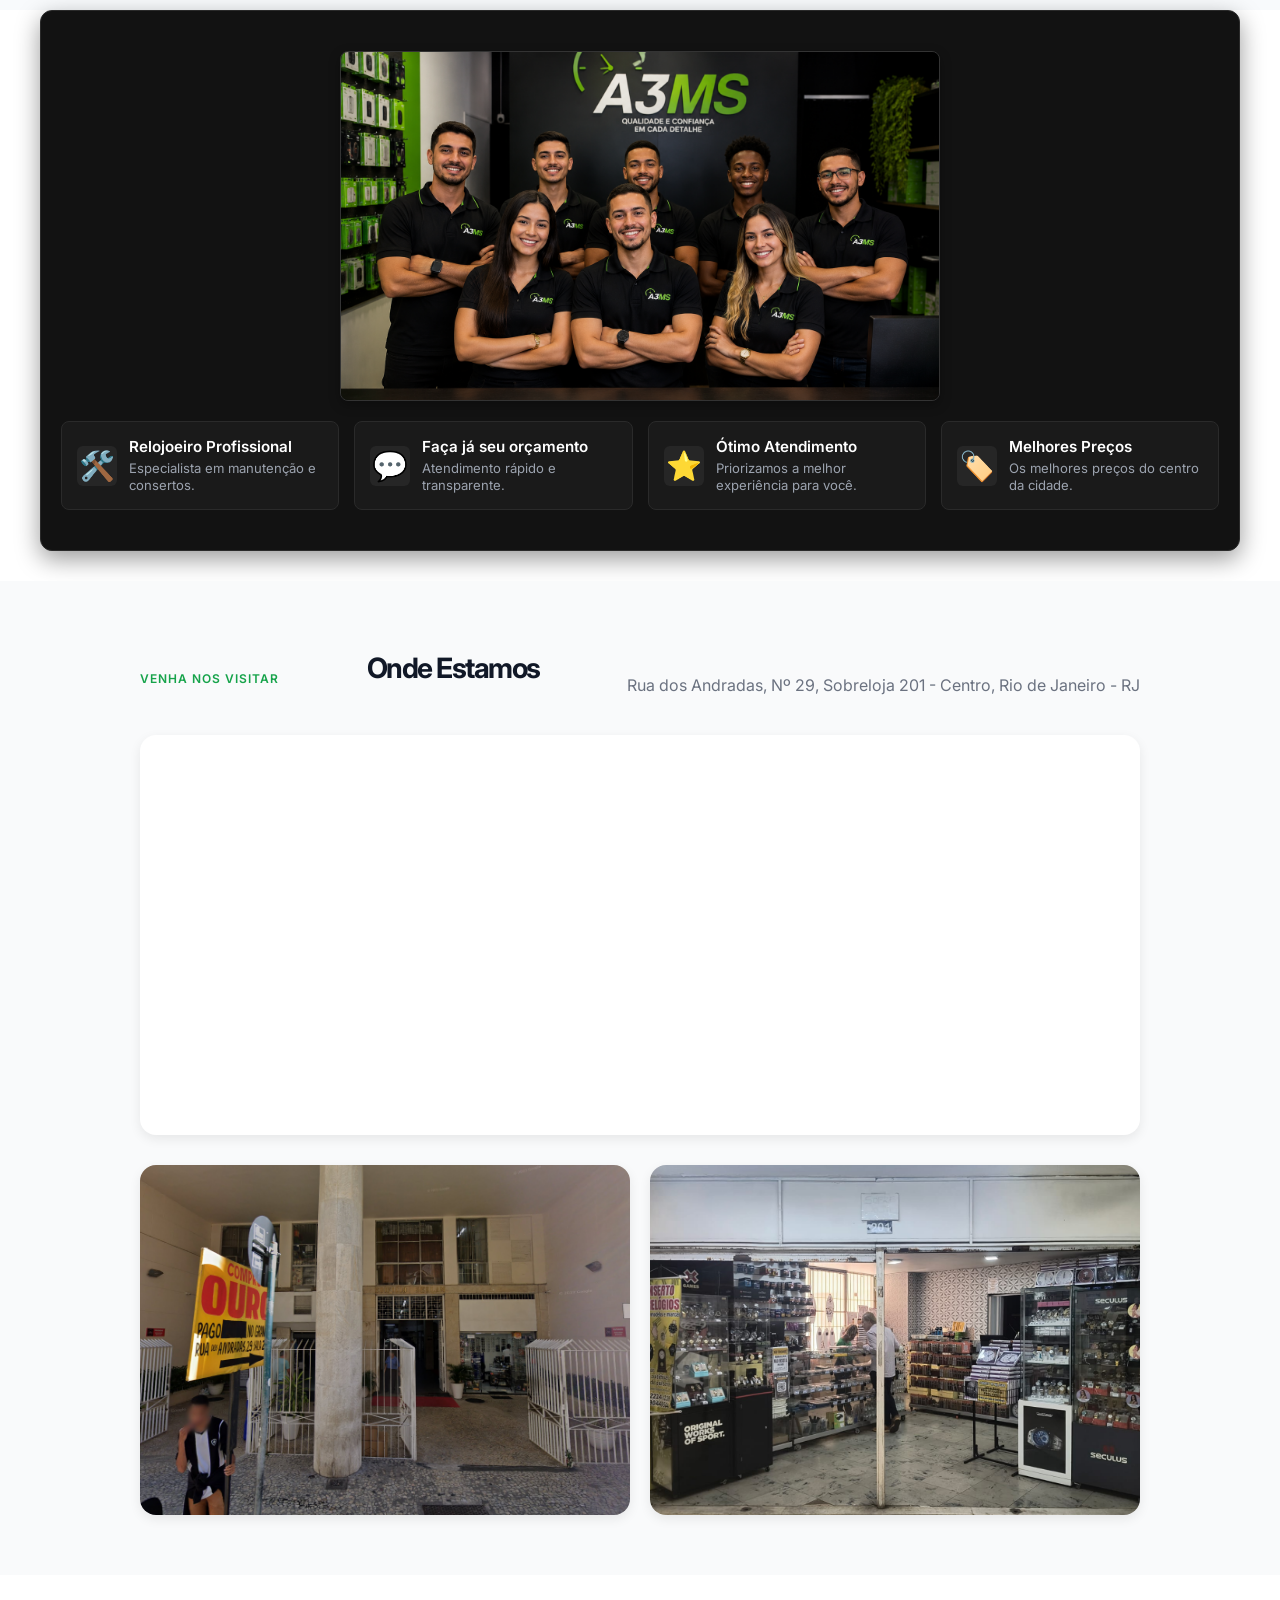
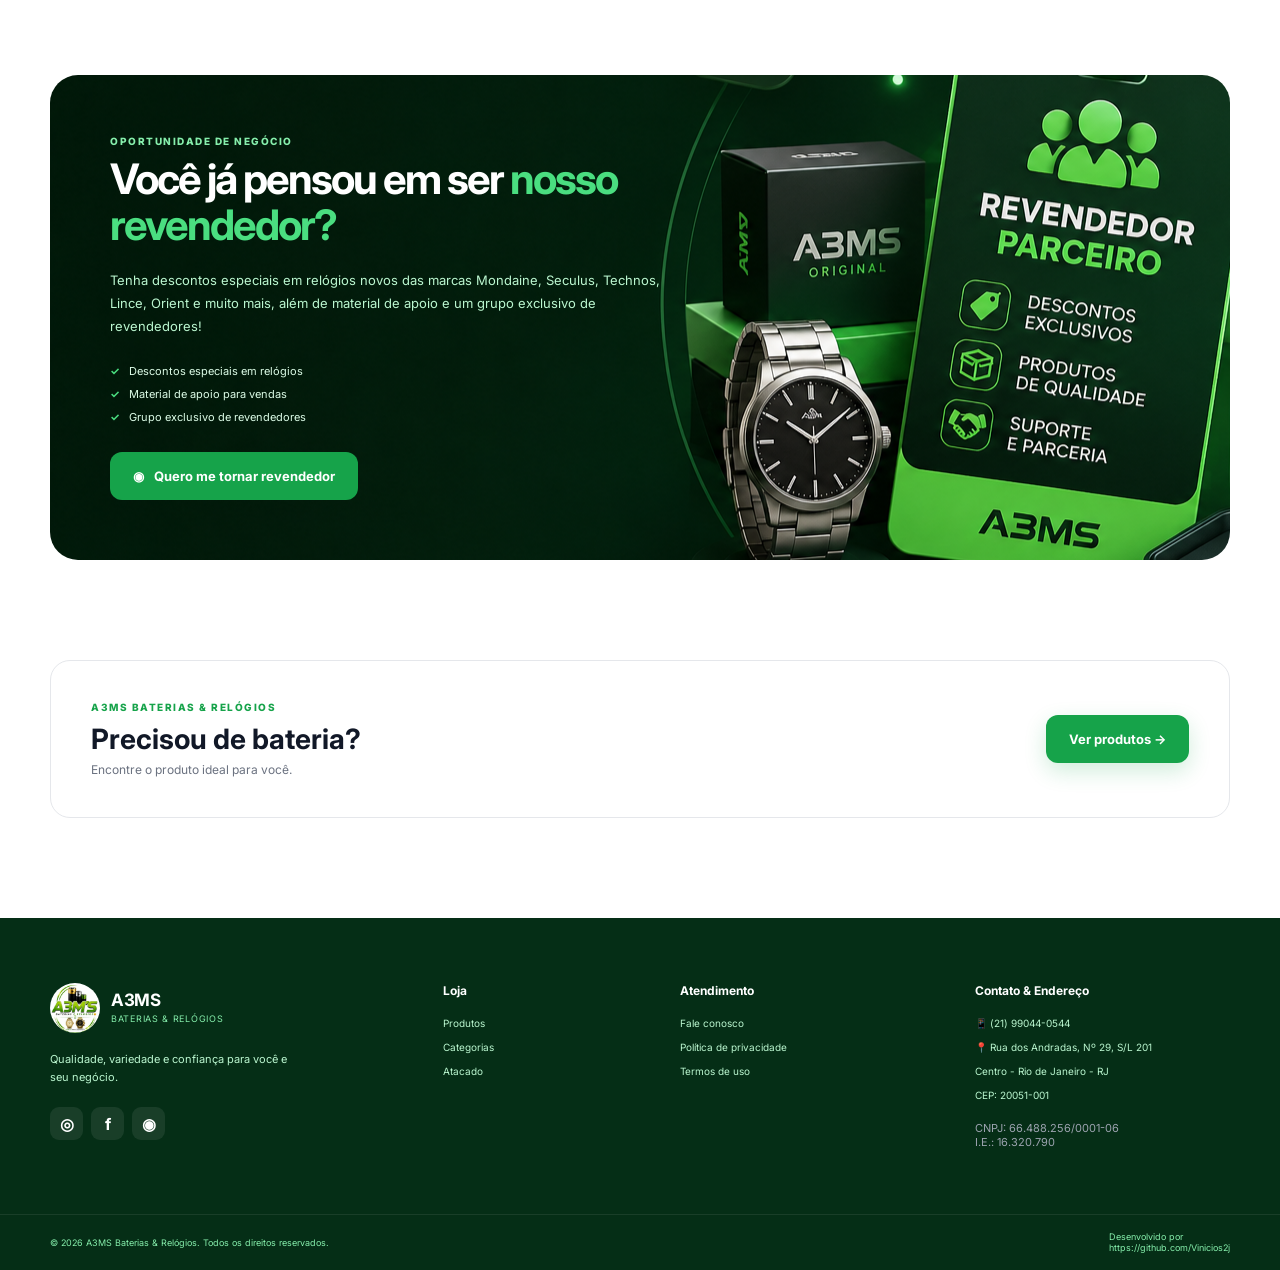
==== commit 33b37297: "Update index.html" ====
--- a/index.html
+++ b/index.html
@@ -587,7 +587,7 @@
                 </p>
 
                 <p>
-                    Desenvolvido com tecnologia A3MS
+                    Desenvolvido por <a href="#" class="logo">https://github.com/Vinicios2j</a>
                 </p>
 
             </div>
@@ -703,4 +703,4 @@
 
 </body>
 
-</html>+</html>
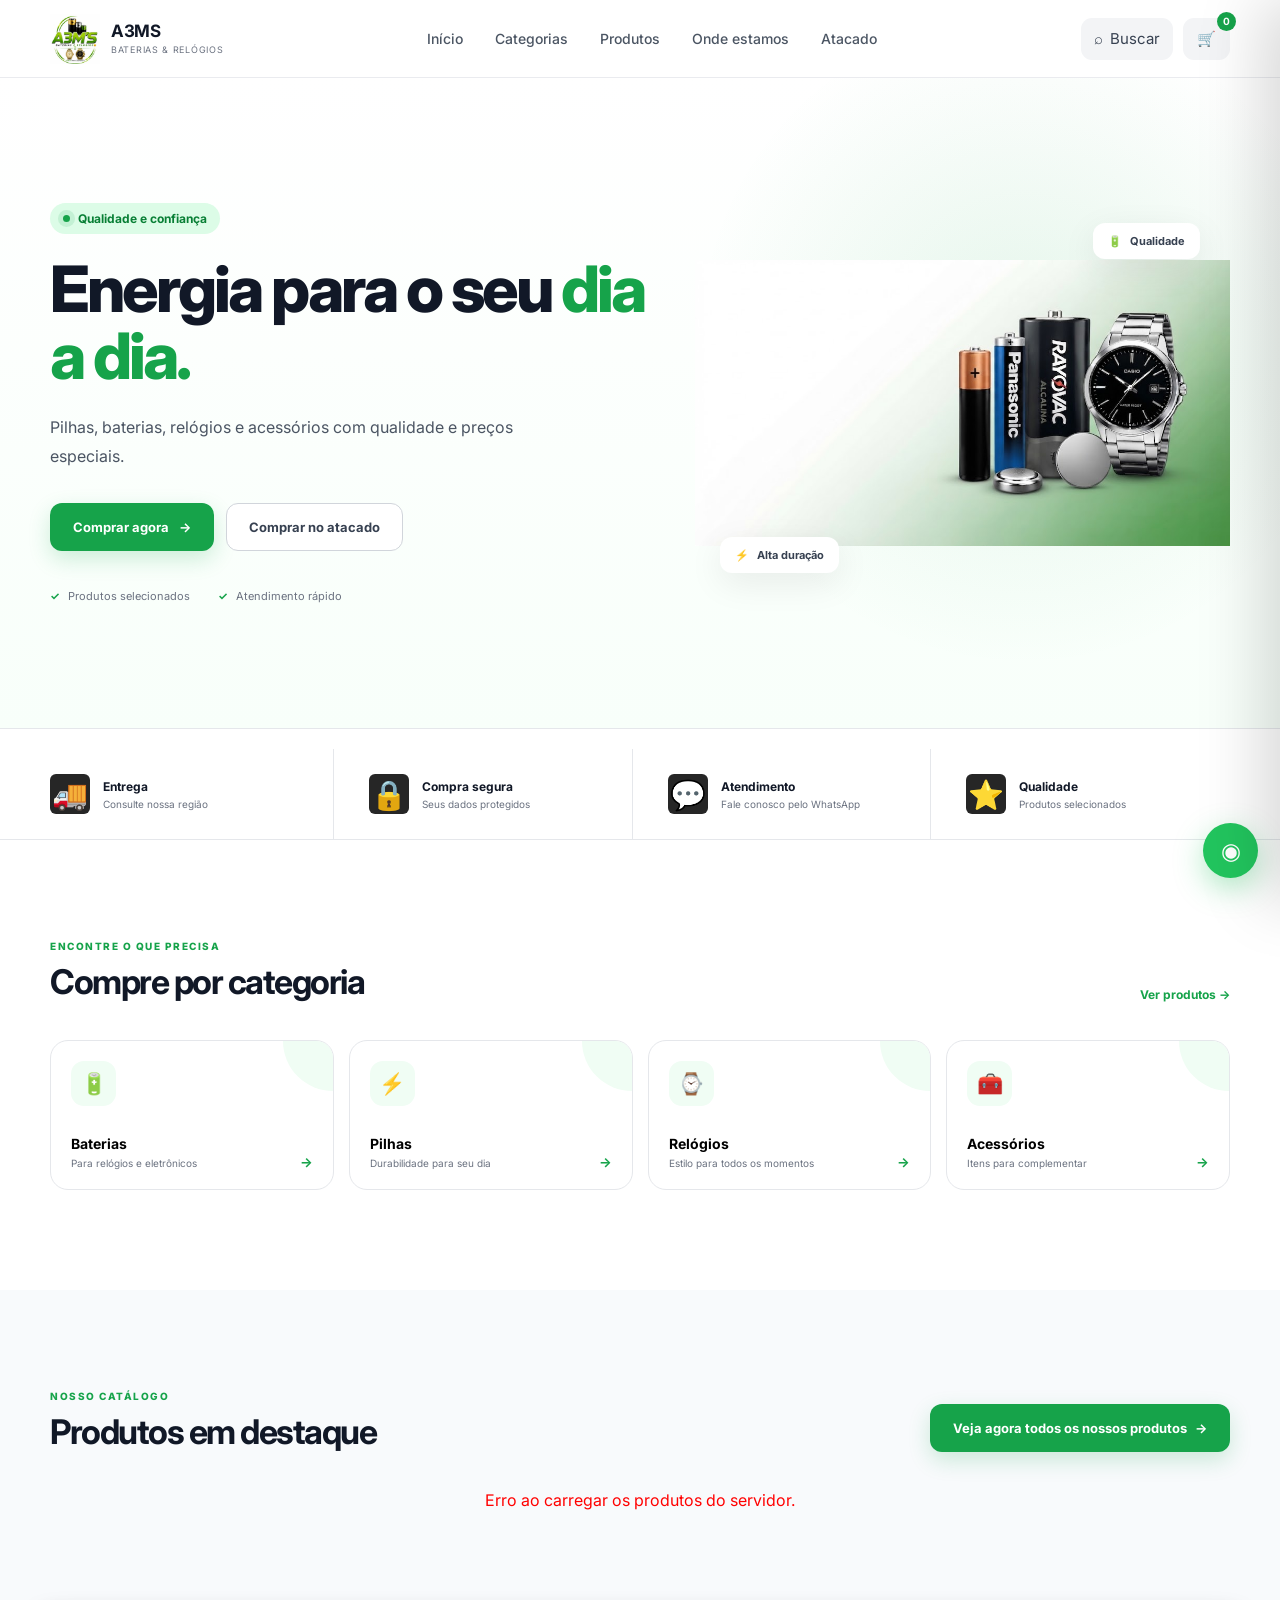
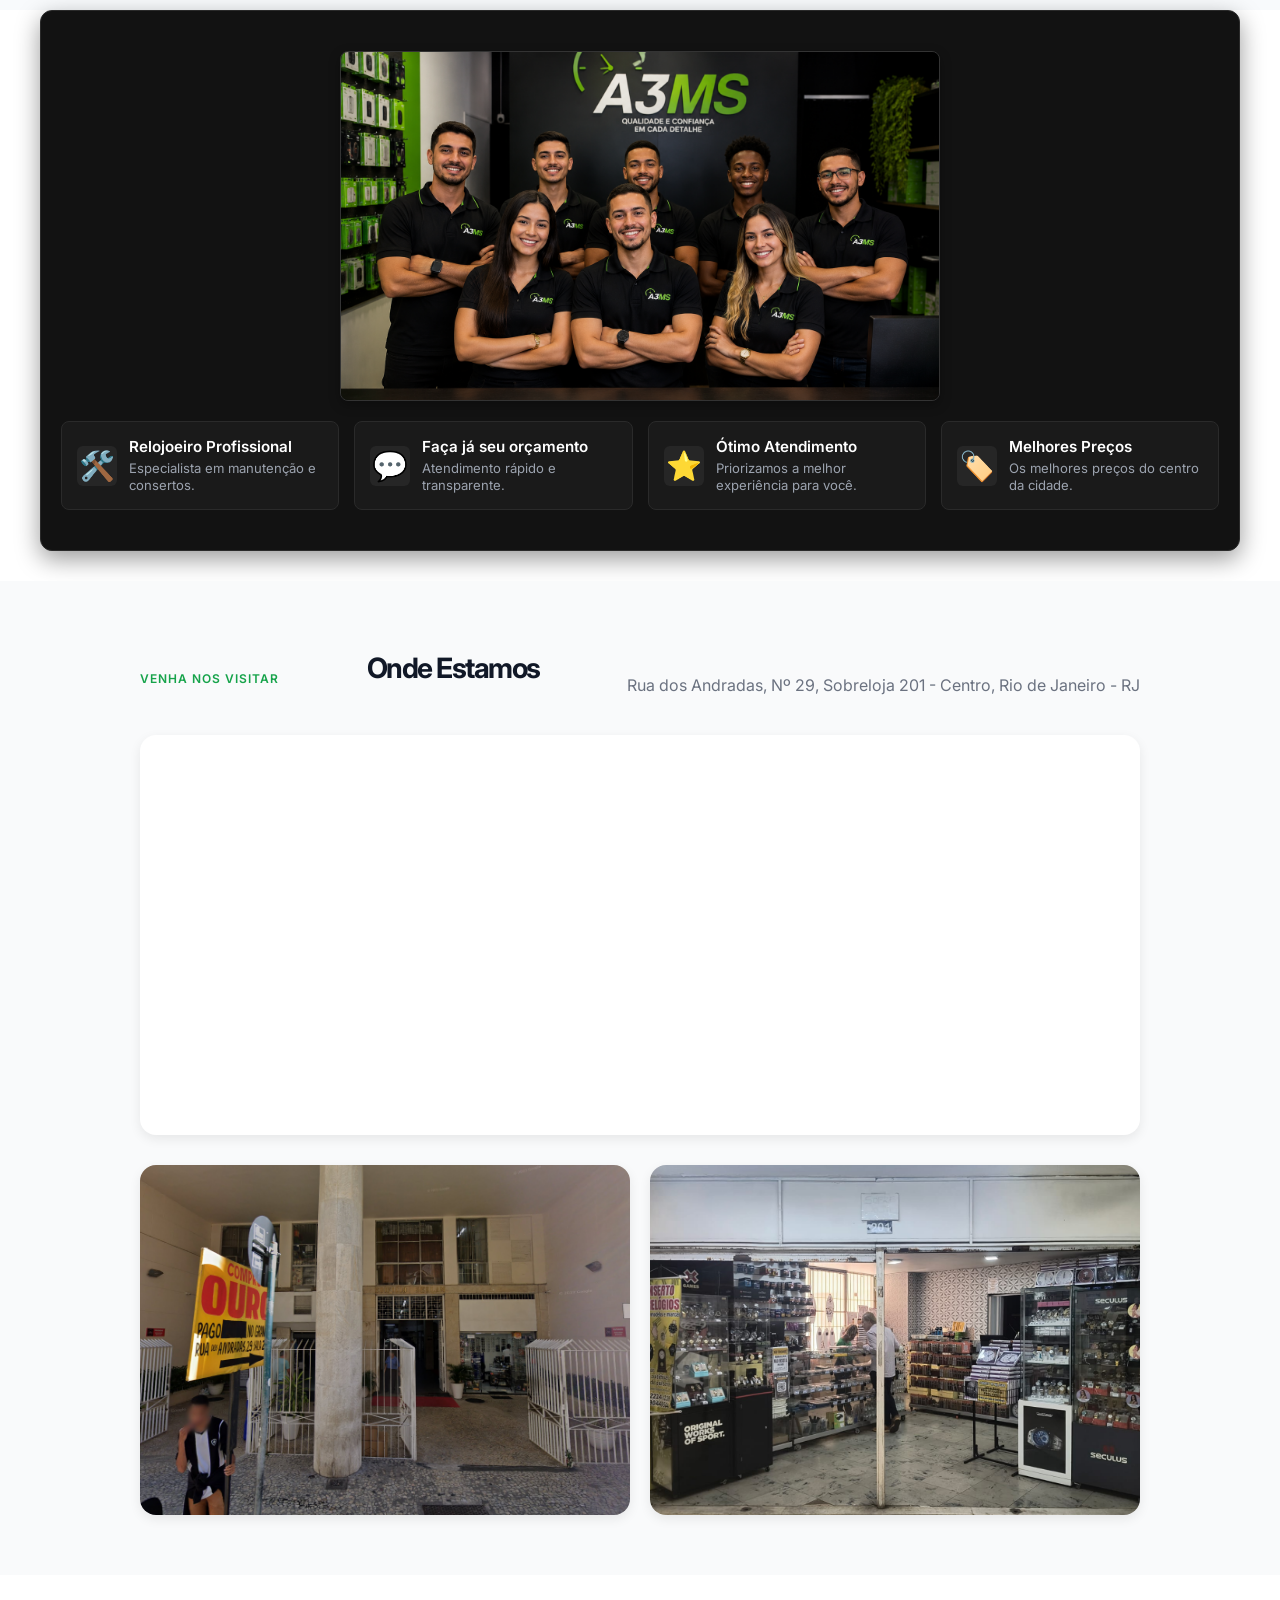
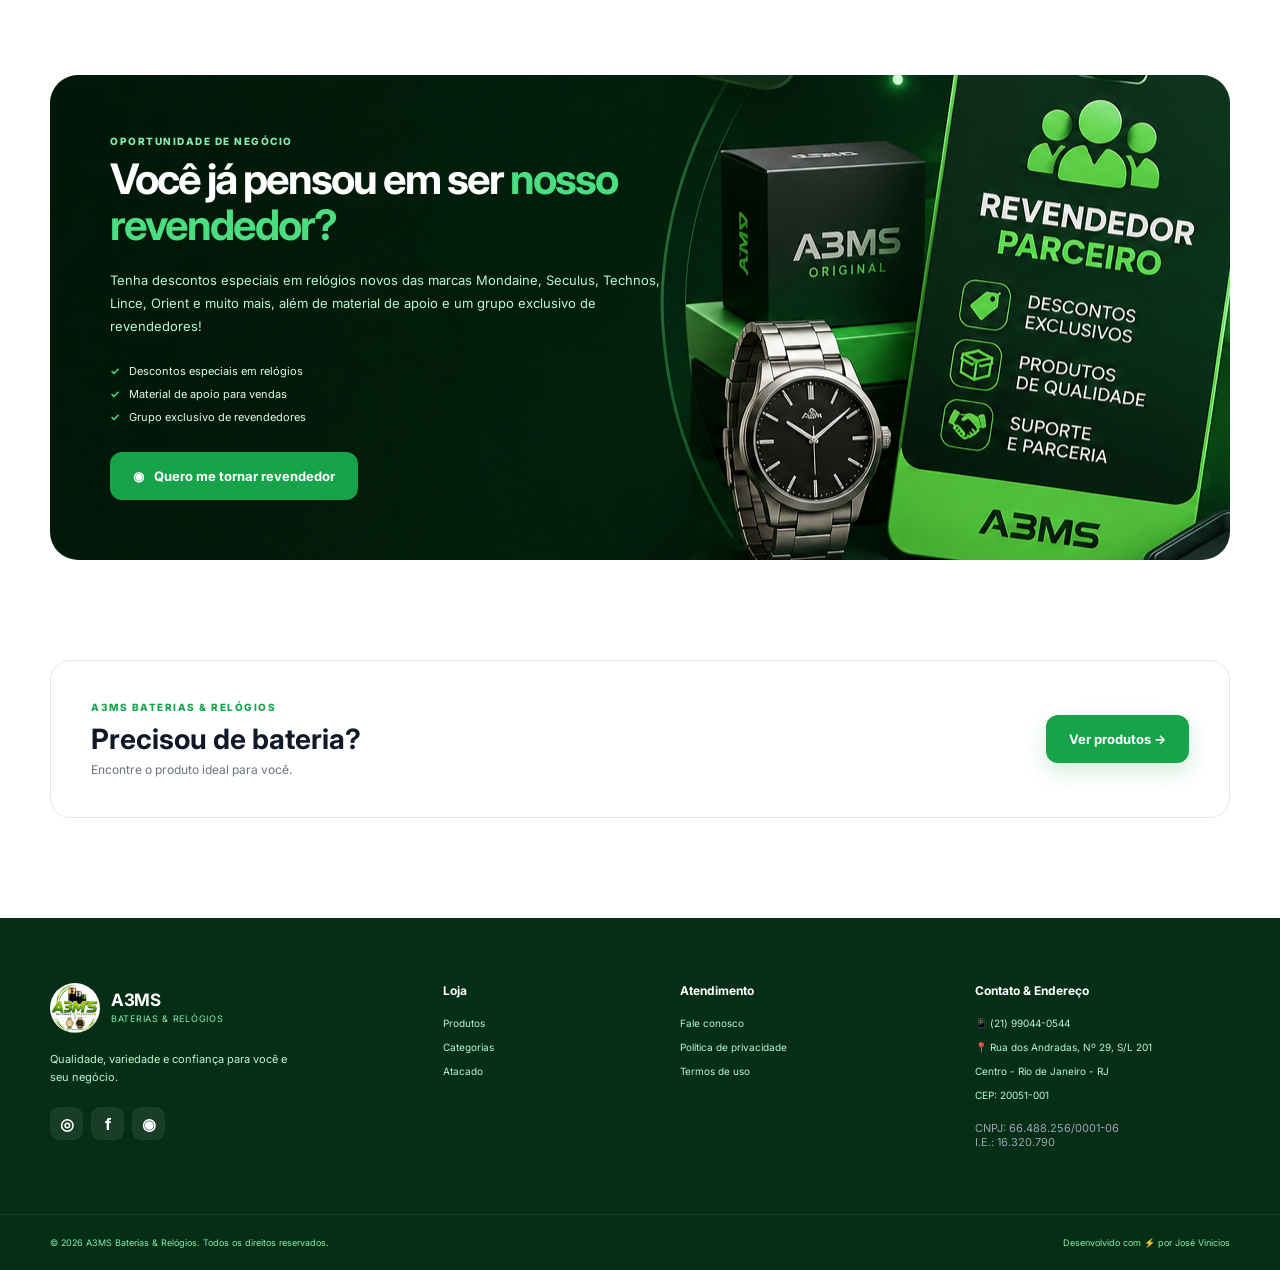
==== commit 89764a5b: "Update fmt.Println message from 'Hello' to 'Goodbye'" ====
--- a/index.html
+++ b/index.html
@@ -586,9 +586,9 @@
                     © 2026 A3MS Baterias & Relógios. Todos os direitos reservados.
                 </p>
 
-                <p>
-                    Desenvolvido por <a href="#" class="logo">https://github.com/Vinicios2j</a>
-                </p>
+               
+                    <p>Desenvolvido com ⚡ por <a href="https://github.com/Vinicios2j" style="color: var(--primary);">José Vinicios</a></p>
+               
 
             </div>
 
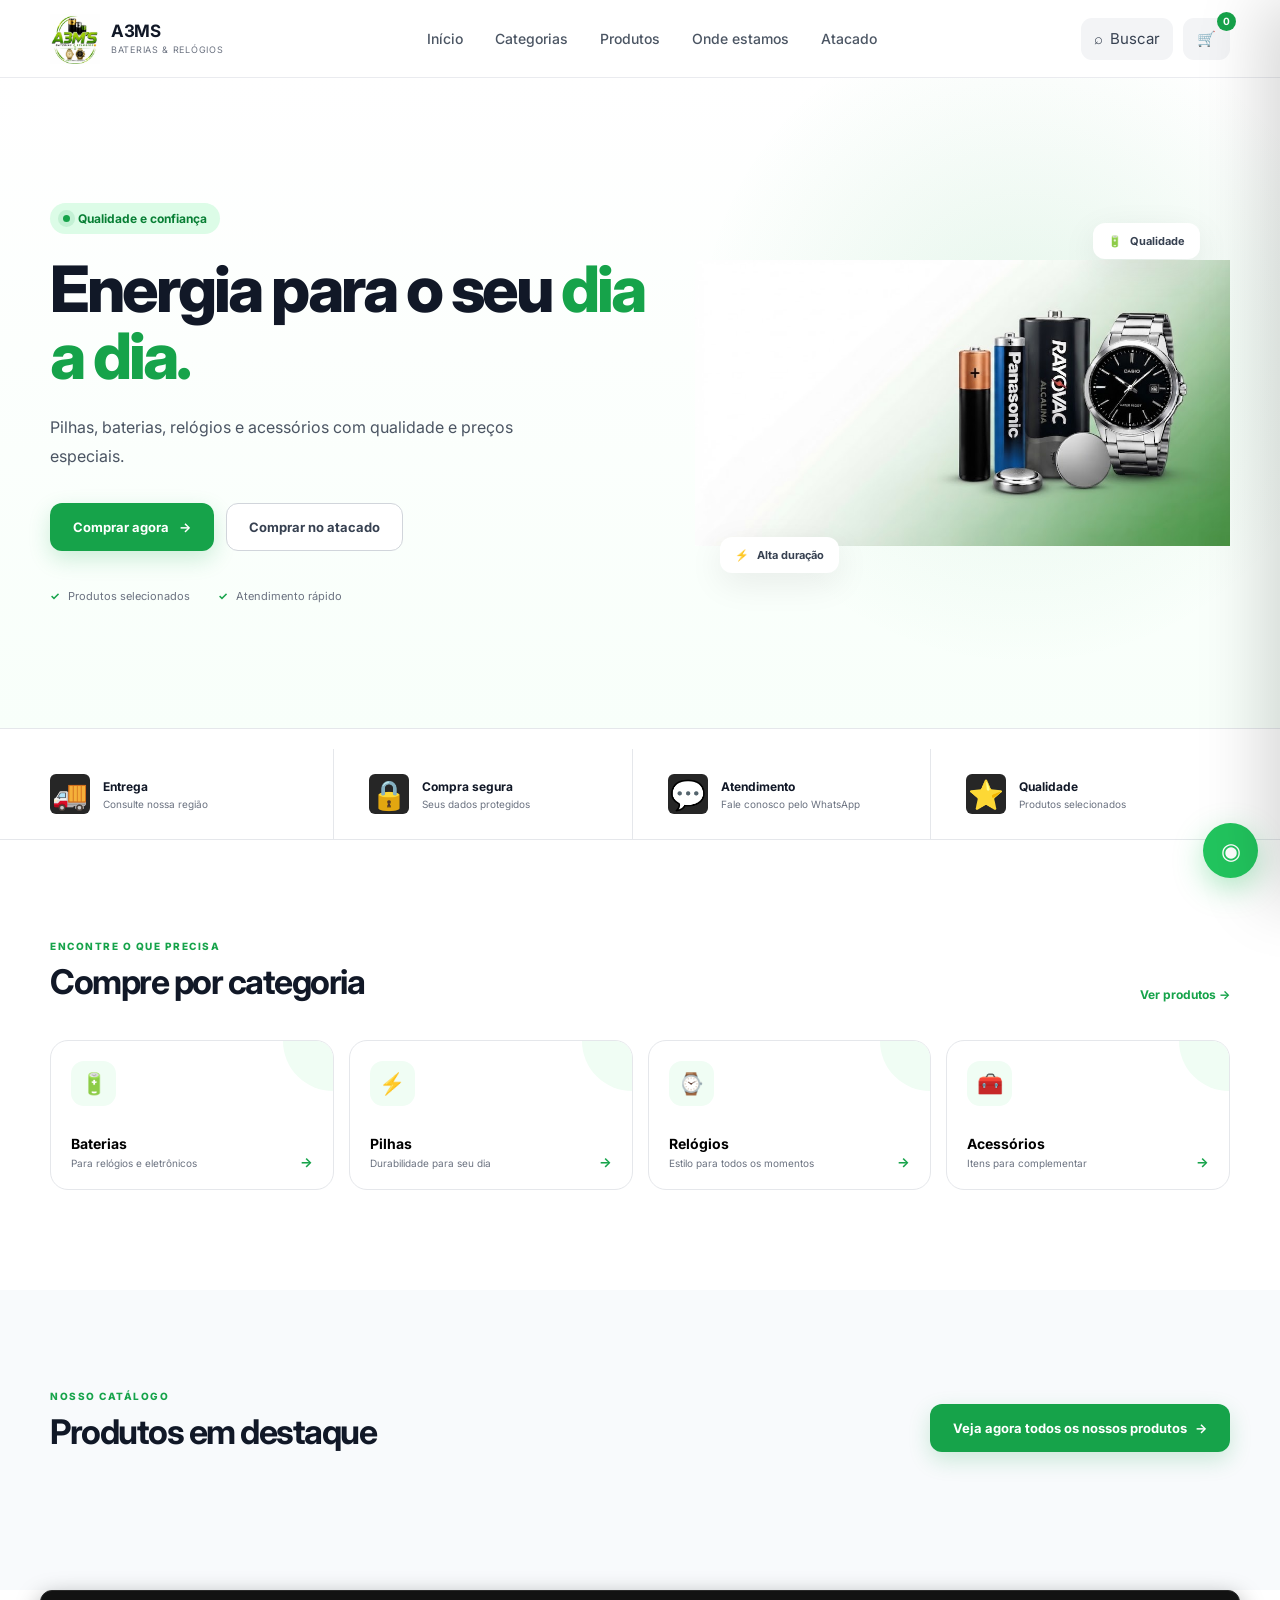
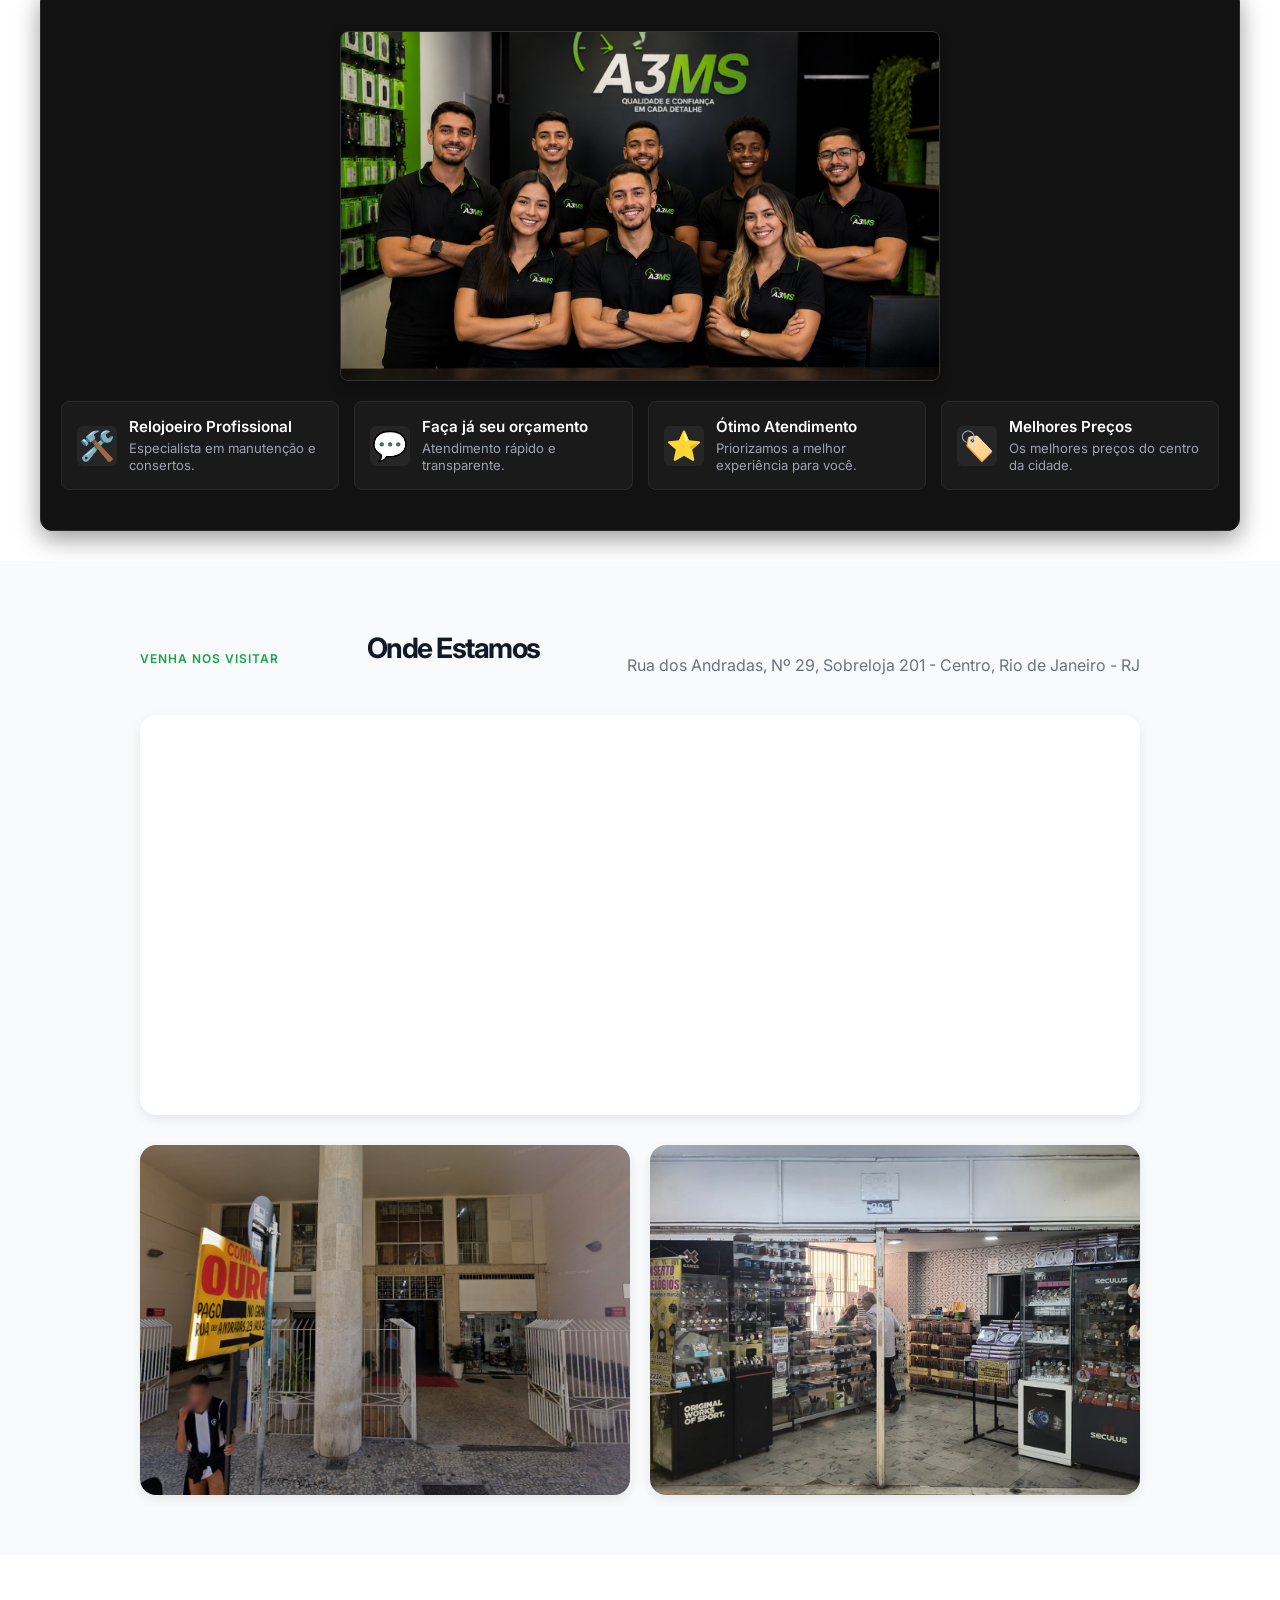
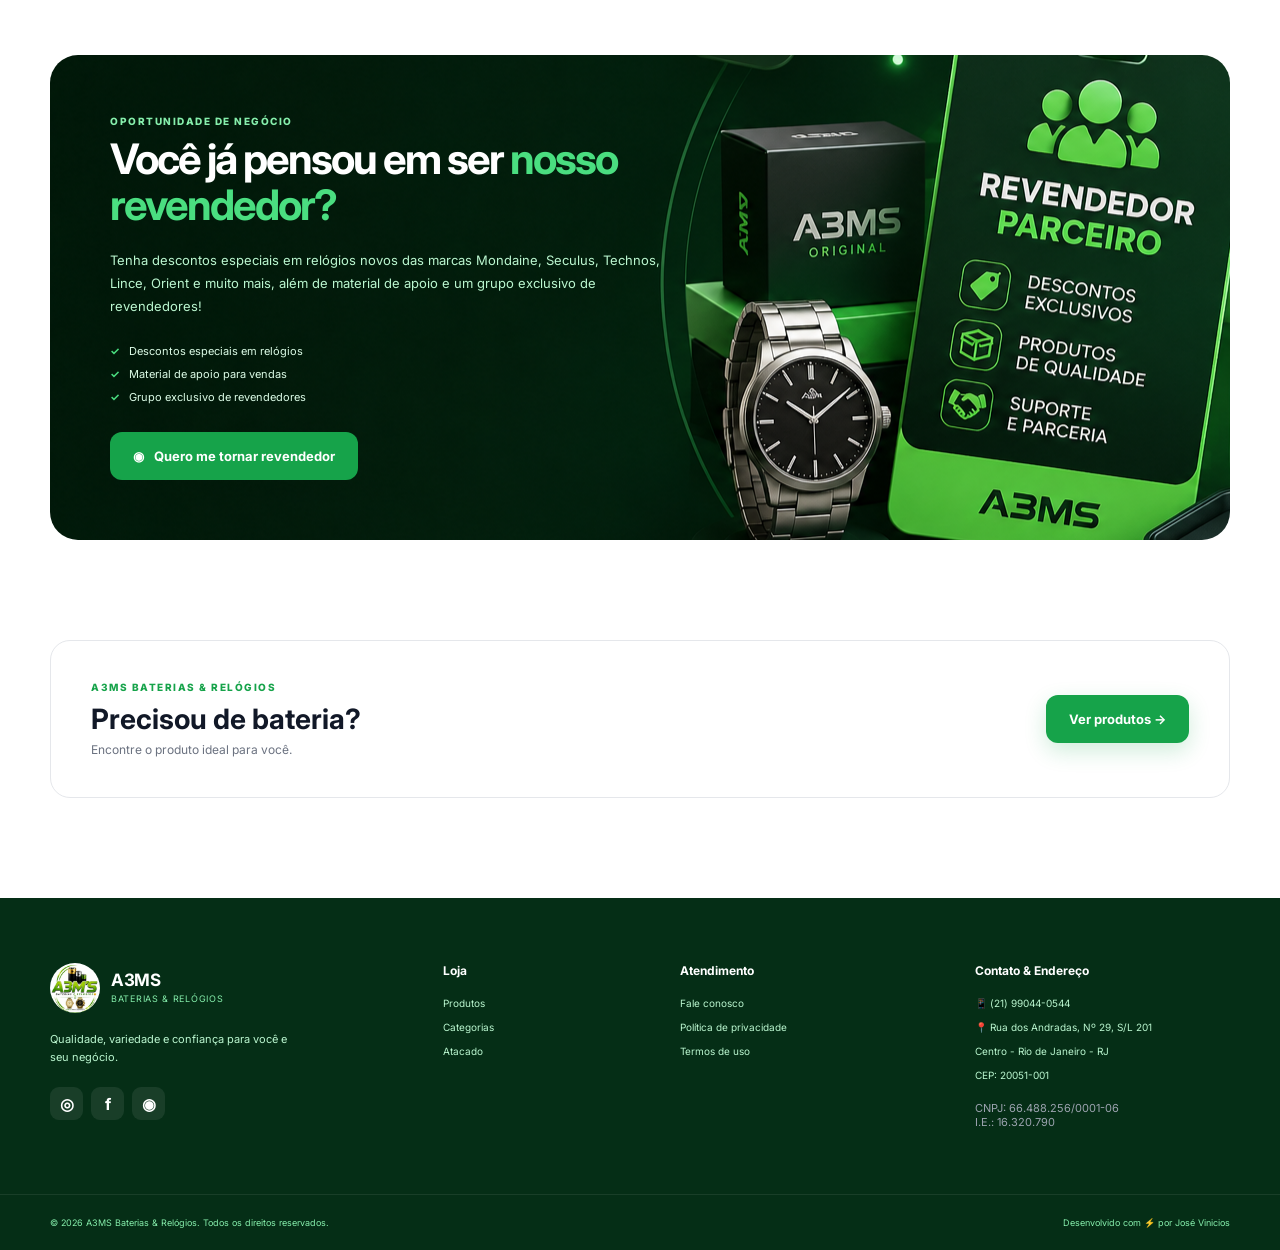
==== commit 8e6011ca: "Update index.html" ====
--- a/index.html
+++ b/index.html
@@ -316,7 +316,7 @@
             </div>
         </div>
 
-        <div class="products-grid" id="productsGrid">
+        <div class="products-grid" id="homeProductsGrid">
         </div>
 
     </div>
